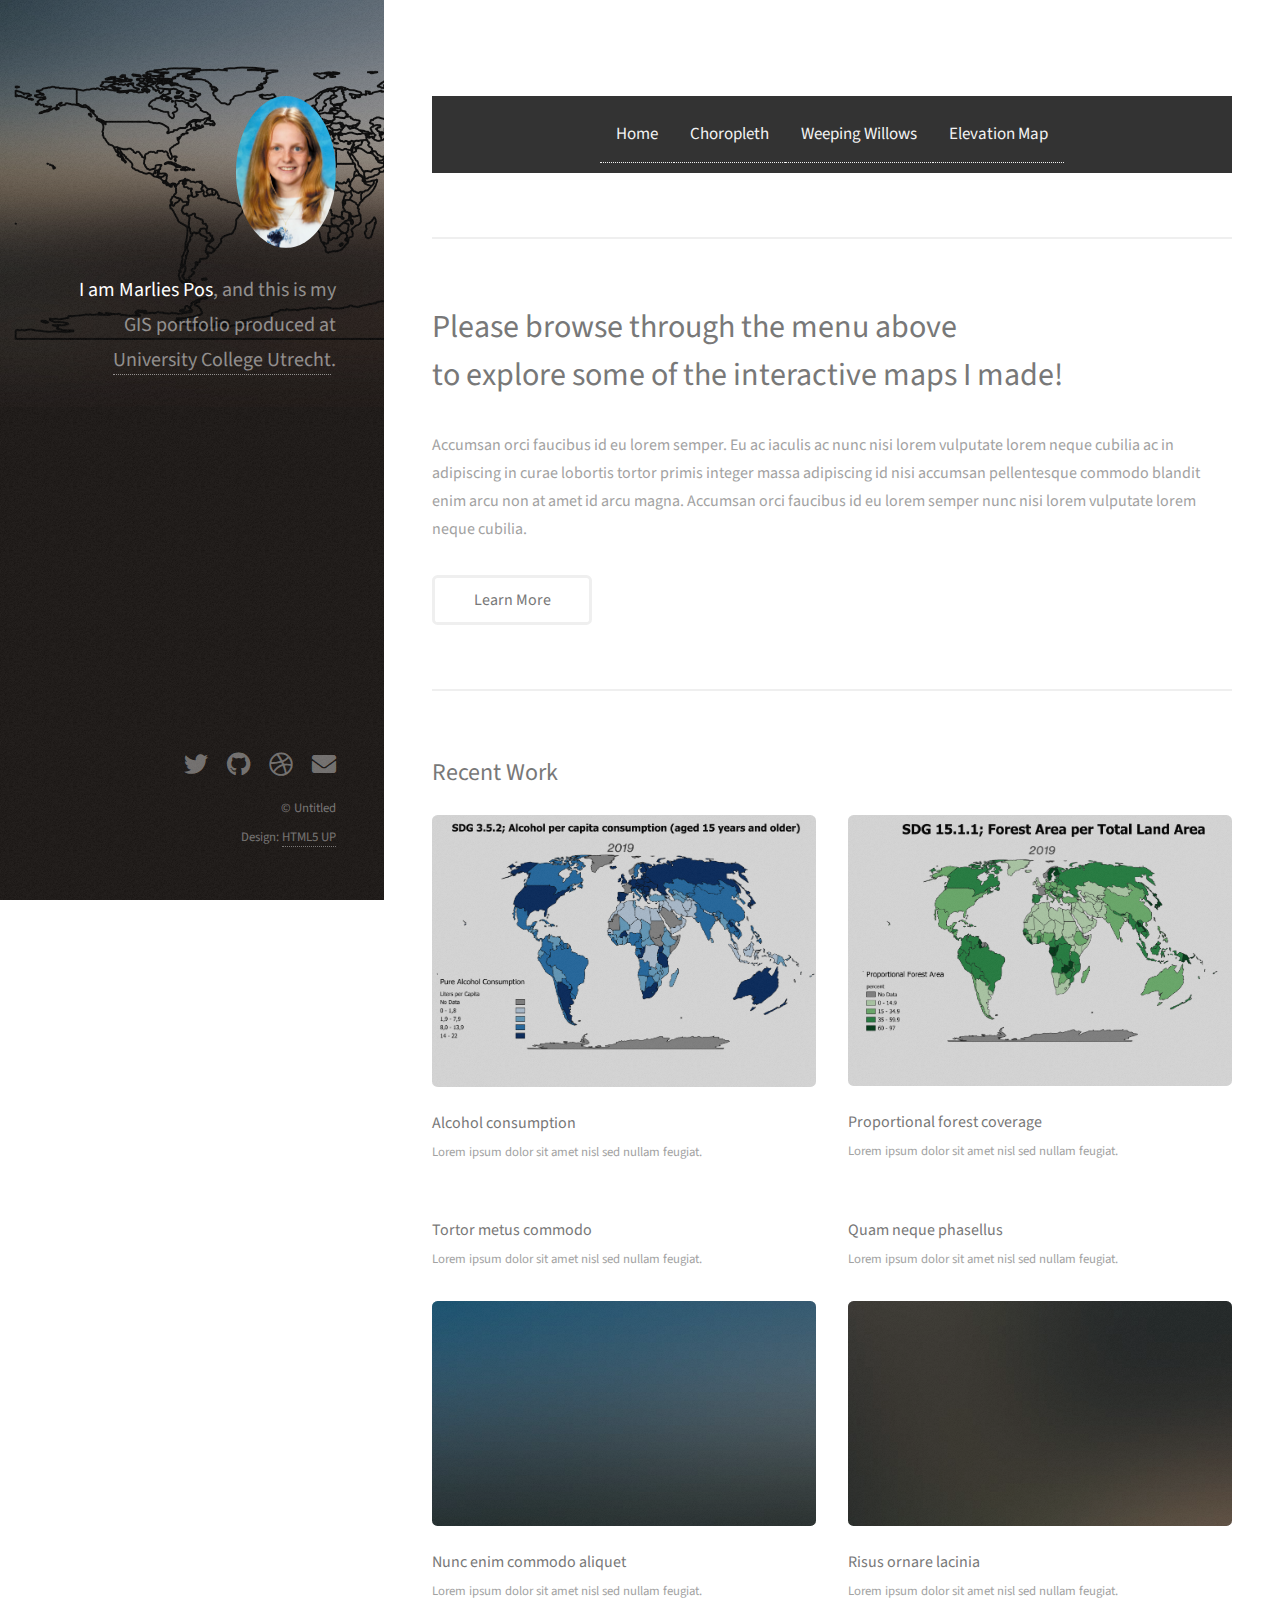
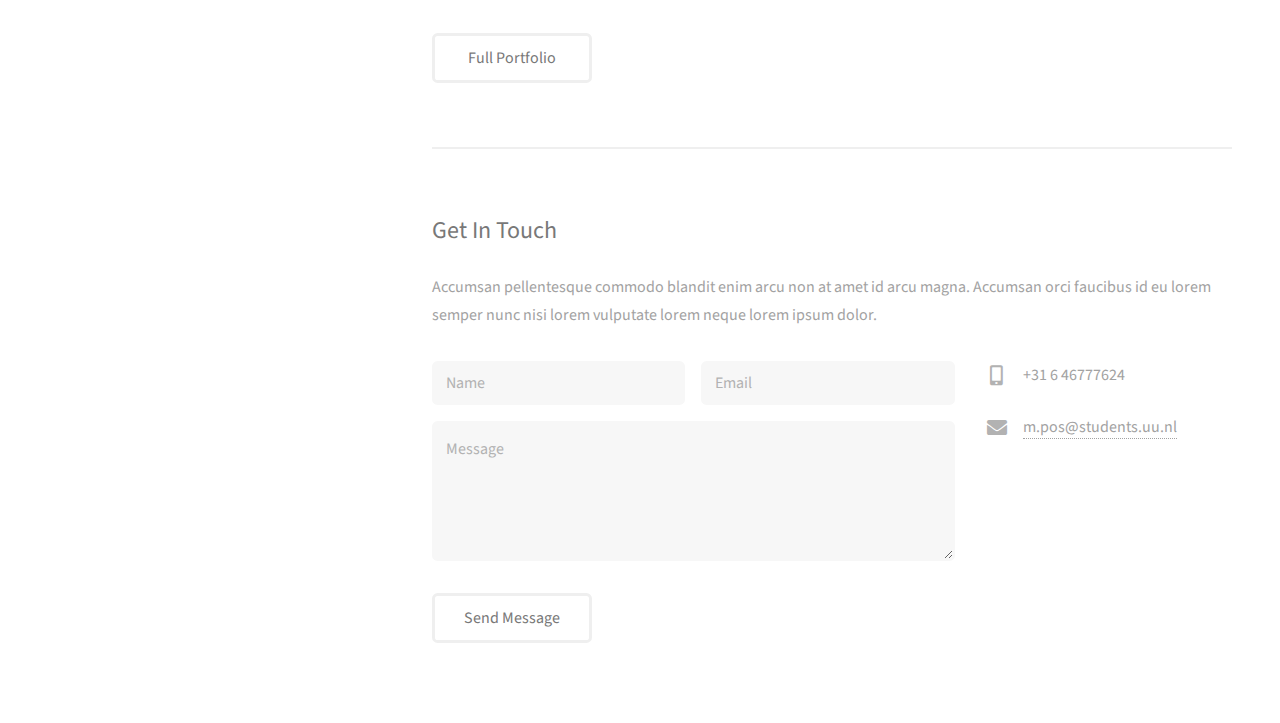
==== index.html @ 7806a345 "commit everything" ====
<!DOCTYPE HTML>
<!--
	Strata by HTML5 UP
	html5up.net | @ajlkn
	Free for personal and commercial use under the CCA 3.0 license (html5up.net/license)
-->
<html>
	<head>
		<title>GIS portfolio</title>
		<meta charset="utf-8" />
		<meta name="viewport" content="width=device-width, initial-scale=1, user-scalable=no" />
		<link rel="stylesheet" href="assets/css/main.css" />
	</head>
	<body class="is-preload">

		<!-- Header -->
			<header id="header">
				<div class="inner">
					<a href="#" class="image avatar"><img src="images/avatar.jpg" alt="" /></a>
					<h1><strong>I am Marlies Pos</strong>, and this is my GIS portfolio <br />
					produced at <a href="https://www.uu.nl/en/organisation/university-college-utrecht">University College Utrecht</a>.</h1>
				</div>
			</header>
		<!-- Main -->
			<div id="main">
				<!-- Menu -->
					<nav id="topnav" class="center-menu">
						<div class="topnav">
							<a href="index.html">Home</a>
							<a href="choropleth.html">Choropleth</a>
							<a href="webpage_willow_trees.html">Weeping Willows</a>
							<a href="elevation_map.html">Elevation Map</a>
						</div>
					</nav>
				<!-- One -->
					<section id="one">
						<header class="major">
							<h2>Please browse through the menu above<br />
							to explore some of the interactive maps I made!</h2>
						</header>
						<p>Accumsan orci faucibus id eu lorem semper. Eu ac iaculis ac nunc nisi lorem vulputate lorem neque cubilia ac in adipiscing in curae lobortis tortor primis integer massa adipiscing id nisi accumsan pellentesque commodo blandit enim arcu non at amet id arcu magna. Accumsan orci faucibus id eu lorem semper nunc nisi lorem vulputate lorem neque cubilia.</p>
						<ul class="actions">
							<li><a href="#" class="button">Learn More</a></li>
						</ul>
					</section>
				<!-- Two -->
					<section id="two">
						<h2>Recent Work</h2>
						<div class="row">
							<article class="col-6 col-12-xsmall work-item">
								<a href="images/fulls/SDG_3_5_2_print.png" class="image fit thumb"><img src="images/thumbs/SDG_3_5_2_print.png" alt="" /></a>
								<h3>Alcohol consumption</h3>
								<p>Lorem ipsum dolor sit amet nisl sed nullam feugiat.</p>
							</article>
							<article class="col-6 col-12-xsmall work-item">
								<a href="images/fulls/SDG_15_1_1_print.png" class="image fit thumb"><img src="images/thumbs/SDG_15_1_1_print.png" alt="" /></a>
								<h3>Proportional forest coverage</h3>
								<p>Lorem ipsum dolor sit amet nisl sed nullam feugiat.</p>
							</article>
							<article class="col-6 col-12-xsmall work-item">
								<a href="images/fulls/REM_final.png" class="image fit thumb"><img src="images/thumbs/REM_final.png" alt="" /></a>
								<h3>Tortor metus commodo</h3>
								<p>Lorem ipsum dolor sit amet nisl sed nullam feugiat.</p>
							</article>
							<article class="col-6 col-12-xsmall work-item">
								<a href="images/fulls/REM_layer_plaatje9.png" class="image fit thumb"><img src="images/thumbs/REM_layer_plaatje9.png" alt="" /></a>
								<h3>Quam neque phasellus</h3>
								<p>Lorem ipsum dolor sit amet nisl sed nullam feugiat.</p>
							</article>
							<article class="col-6 col-12-xsmall work-item">
								<a href="images/fulls/05.jpg" class="image fit thumb"><img src="images/thumbs/05.jpg" alt="" /></a>
								<h3>Nunc enim commodo aliquet</h3>
								<p>Lorem ipsum dolor sit amet nisl sed nullam feugiat.</p>
							</article>
							<article class="col-6 col-12-xsmall work-item">
								<a href="images/fulls/06.jpg" class="image fit thumb"><img src="images/thumbs/06.jpg" alt="" /></a>
								<h3>Risus ornare lacinia</h3>
								<p>Lorem ipsum dolor sit amet nisl sed nullam feugiat.</p>
							</article>
						</div>
						<ul class="actions">
							<li><a href="#" class="button">Full Portfolio</a></li>
						</ul>
					</section>

				<!-- Three -->
					<section id="three">
						<h2>Get In Touch</h2>
						<p>Accumsan pellentesque commodo blandit enim arcu non at amet id arcu magna. Accumsan orci faucibus id eu lorem semper nunc nisi lorem vulputate lorem neque lorem ipsum dolor.</p>
						<div class="row">
							<div class="col-8 col-12-small">
								<form method="post" action="#">
									<div class="row gtr-uniform gtr-50">
										<div class="col-6 col-12-xsmall"><input type="text" name="name" id="name" placeholder="Name" /></div>
										<div class="col-6 col-12-xsmall"><input type="email" name="email" id="email" placeholder="Email" /></div>
										<div class="col-12"><textarea name="message" id="message" placeholder="Message" rows="4"></textarea></div>
									</div>
								</form>
								<ul class="actions">
									<li><input type="submit" value="Send Message" /></li>
								</ul>
							</div>
							<div class="col-4 col-12-small">
								<ul class="labeled-icons">
									<li>
										<h3 class="icon solid fa-mobile-alt"><span class="label">Phone</span></h3>
										+31 6 46777624
									</li>
									<li>
										<h3 class="icon solid fa-envelope"><span class="label">Email</span></h3>
										<a href="#">m.pos@students.uu.nl</a>
									</li>
								</ul>
							</div>
						</div>
					</section>

				<!-- Four -->
				<!--
					<section id="four">
						<h2>Elements</h2>

						<section>
							<h4>Text</h4>
							<p>This is <b>bold</b> and this is <strong>strong</strong>. This is <i>italic</i> and this is <em>emphasized</em>.
							This is <sup>superscript</sup> text and this is <sub>subscript</sub> text.
							This is <u>underlined</u> and this is code: <code>for (;;) { ... }</code>. Finally, <a href="#">this is a link</a>.</p>
							<hr />
							<header>
								<h4>Heading with a Subtitle</h4>
								<p>Lorem ipsum dolor sit amet nullam id egestas urna aliquam</p>
							</header>
							<p>Nunc lacinia ante nunc ac lobortis. Interdum adipiscing gravida odio porttitor sem non mi integer non faucibus ornare mi ut ante amet placerat aliquet. Volutpat eu sed ante lacinia sapien lorem accumsan varius montes viverra nibh in adipiscing blandit tempus accumsan.</p>
							<header>
								<h5>Heading with a Subtitle</h5>
								<p>Lorem ipsum dolor sit amet nullam id egestas urna aliquam</p>
							</header>
							<p>Nunc lacinia ante nunc ac lobortis. Interdum adipiscing gravida odio porttitor sem non mi integer non faucibus ornare mi ut ante amet placerat aliquet. Volutpat eu sed ante lacinia sapien lorem accumsan varius montes viverra nibh in adipiscing blandit tempus accumsan.</p>
							<hr />
							<h2>Heading Level 2</h2>
							<h3>Heading Level 3</h3>
							<h4>Heading Level 4</h4>
							<h5>Heading Level 5</h5>
							<h6>Heading Level 6</h6>
							<hr />
							<h5>Blockquote</h5>
							<blockquote>Fringilla nisl. Donec accumsan interdum nisi, quis tincidunt felis sagittis eget tempus euismod. Vestibulum ante ipsum primis in faucibus vestibulum. Blandit adipiscing eu felis iaculis volutpat ac adipiscing accumsan faucibus. Vestibulum ante ipsum primis in faucibus lorem ipsum dolor sit amet nullam adipiscing eu felis.</blockquote>
							<h5>Preformatted</h5>
							<pre><code>i = 0;

while (!deck.isInOrder()) {
print 'Iteration ' + i;
deck.shuffle();
i++;
}

print 'It took ' + i + ' iterations to sort the deck.';</code></pre>
						</section>

						<section>
							<h4>Lists</h4>
							<div class="row">
								<div class="col-6 col-12-xsmall">
									<h5>Unordered</h5>
									<ul>
										<li>Dolor pulvinar etiam magna etiam.</li>
										<li>Sagittis adipiscing lorem eleifend.</li>
										<li>Felis enim feugiat dolore viverra.</li>
									</ul>
									<h5>Alternate</h5>
									<ul class="alt">
										<li>Dolor pulvinar etiam magna etiam.</li>
										<li>Sagittis adipiscing lorem eleifend.</li>
										<li>Felis enim feugiat dolore viverra.</li>
									</ul>
								</div>
								<div class="col-6 col-12-xsmall">
									<h5>Ordered</h5>
									<ol>
										<li>Dolor pulvinar etiam magna etiam.</li>
										<li>Etiam vel felis at lorem sed viverra.</li>
										<li>Felis enim feugiat dolore viverra.</li>
										<li>Dolor pulvinar etiam magna etiam.</li>
										<li>Etiam vel felis at lorem sed viverra.</li>
										<li>Felis enim feugiat dolore viverra.</li>
									</ol>
									<h5>Icons</h5>
									<ul class="icons">
										<li><a href="#" class="icon brands fa-twitter"><span class="label">Twitter</span></a></li>
										<li><a href="#" class="icon brands fa-facebook-f"><span class="label">Facebook</span></a></li>
										<li><a href="#" class="icon brands fa-instagram"><span class="label">Instagram</span></a></li>
										<li><a href="#" class="icon brands fa-github"><span class="label">Github</span></a></li>
										<li><a href="#" class="icon brands fa-dribbble"><span class="label">Dribbble</span></a></li>
										<li><a href="#" class="icon brands fa-tumblr"><span class="label">Tumblr</span></a></li>
									</ul>
								</div>
							</div>
							<h5>Actions</h5>
							<ul class="actions">
								<li><a href="#" class="button primary">Default</a></li>
								<li><a href="#" class="button">Default</a></li>
							</ul>
							<ul class="actions small">
								<li><a href="#" class="button primary small">Small</a></li>
								<li><a href="#" class="button small">Small</a></li>
							</ul>
							<div class="row">
								<div class="col-6 col-12-small">
									<ul class="actions stacked">
										<li><a href="#" class="button primary">Default</a></li>
										<li><a href="#" class="button">Default</a></li>
									</ul>
								</div>
								<div class="col-6 col-12-small">
									<ul class="actions stacked">
										<li><a href="#" class="button primary small">Small</a></li>
										<li><a href="#" class="button small">Small</a></li>
									</ul>
								</div>
								<div class="col-6 col-12-small">
									<ul class="actions stacked">
										<li><a href="#" class="button primary fit">Default</a></li>
										<li><a href="#" class="button fit">Default</a></li>
									</ul>
								</div>
								<div class="col-6 col-12-small">
									<ul class="actions stacked">
										<li><a href="#" class="button primary small fit">Small</a></li>
										<li><a href="#" class="button small fit">Small</a></li>
									</ul>
								</div>
							</div>
						</section>

						<section>
							<h4>Table</h4>
							<h5>Default</h5>
							<div class="table-wrapper">
								<table>
									<thead>
										<tr>
											<th>Name</th>
											<th>Description</th>
											<th>Price</th>
										</tr>
									</thead>
									<tbody>
										<tr>
											<td>Item One</td>
											<td>Ante turpis integer aliquet porttitor.</td>
											<td>29.99</td>
										</tr>
										<tr>
											<td>Item Two</td>
											<td>Vis ac commodo adipiscing arcu aliquet.</td>
											<td>19.99</td>
										</tr>
										<tr>
											<td>Item Three</td>
											<td> Morbi faucibus arcu accumsan lorem.</td>
											<td>29.99</td>
										</tr>
										<tr>
											<td>Item Four</td>
											<td>Vitae integer tempus condimentum.</td>
											<td>19.99</td>
										</tr>
										<tr>
											<td>Item Five</td>
											<td>Ante turpis integer aliquet porttitor.</td>
											<td>29.99</td>
										</tr>
									</tbody>
									<tfoot>
										<tr>
											<td colspan="2"></td>
											<td>100.00</td>
										</tr>
									</tfoot>
								</table>
							</div>

							<h5>Alternate</h5>
							<div class="table-wrapper">
								<table class="alt">
									<thead>
										<tr>
											<th>Name</th>
											<th>Description</th>
											<th>Price</th>
										</tr>
									</thead>
									<tbody>
										<tr>
											<td>Item One</td>
											<td>Ante turpis integer aliquet porttitor.</td>
											<td>29.99</td>
										</tr>
										<tr>
											<td>Item Two</td>
											<td>Vis ac commodo adipiscing arcu aliquet.</td>
											<td>19.99</td>
										</tr>
										<tr>
											<td>Item Three</td>
											<td> Morbi faucibus arcu accumsan lorem.</td>
											<td>29.99</td>
										</tr>
										<tr>
											<td>Item Four</td>
											<td>Vitae integer tempus condimentum.</td>
											<td>19.99</td>
										</tr>
										<tr>
											<td>Item Five</td>
											<td>Ante turpis integer aliquet porttitor.</td>
											<td>29.99</td>
										</tr>
									</tbody>
									<tfoot>
										<tr>
											<td colspan="2"></td>
											<td>100.00</td>
										</tr>
									</tfoot>
								</table>
							</div>
						</section>

						<section>
							<h4>Buttons</h4>
							<ul class="actions">
								<li><a href="#" class="button primary">Primary</a></li>
								<li><a href="#" class="button">Default</a></li>
							</ul>
							<ul class="actions">
								<li><a href="#" class="button large">Large</a></li>
								<li><a href="#" class="button">Default</a></li>
								<li><a href="#" class="button small">Small</a></li>
							</ul>
							<ul class="actions fit">
								<li><a href="#" class="button primary fit">Fit</a></li>
								<li><a href="#" class="button fit">Fit</a></li>
							</ul>
							<ul class="actions fit small">
								<li><a href="#" class="button primary fit small">Fit + Small</a></li>
								<li><a href="#" class="button fit small">Fit + Small</a></li>
							</ul>
							<ul class="actions">
								<li><a href="#" class="button primary icon solid fa-download">Icon</a></li>
								<li><a href="#" class="button icon solid fa-download">Icon</a></li>
							</ul>
							<ul class="actions">
								<li><span class="button primary disabled">Primary</span></li>
								<li><span class="button disabled">Default</span></li>
							</ul>
						</section>

						<section>
							<h4>Form</h4>
							<form method="post" action="#">
								<div class="row gtr-uniform gtr-50">
									<div class="col-6 col-12-xsmall">
										<input type="text" name="demo-name" id="demo-name" value="" placeholder="Name" />
									</div>
									<div class="col-6 col-12-xsmall">
										<input type="email" name="demo-email" id="demo-email" value="" placeholder="Email" />
									</div>
									<div class="col-12">
										<select name="demo-category" id="demo-category">
											<option value="">- Category -</option>
											<option value="1">Manufacturing</option>
											<option value="1">Shipping</option>
											<option value="1">Administration</option>
											<option value="1">Human Resources</option>
										</select>
									</div>
									<div class="col-4 col-12-small">
										<input type="radio" id="demo-priority-low" name="demo-priority" checked>
										<label for="demo-priority-low">Low Priority</label>
									</div>
									<div class="col-4 col-12-small">
										<input type="radio" id="demo-priority-normal" name="demo-priority">
										<label for="demo-priority-normal">Normal Priority</label>
									</div>
									<div class="col-4 col-12-small">
										<input type="radio" id="demo-priority-high" name="demo-priority">
										<label for="demo-priority-high">High Priority</label>
									</div>
									<div class="col-6 col-12-small">
										<input type="checkbox" id="demo-copy" name="demo-copy">
										<label for="demo-copy">Email me a copy of this message</label>
									</div>
									<div class="col-6 col-12-small">
										<input type="checkbox" id="demo-human" name="demo-human" checked>
										<label for="demo-human">I am a human and not a robot</label>
									</div>
									<div class="col-12">
										<textarea name="demo-message" id="demo-message" placeholder="Enter your message" rows="6"></textarea>
									</div>
									<div class="col-12">
										<ul class="actions">
											<li><input type="submit" value="Send Message" class="primary" /></li>
											<li><input type="reset" value="Reset" /></li>
										</ul>
									</div>
								</div>
							</form>
						</section>

						<section>
							<h4>Image</h4>
							<h5>Fit</h5>
							<div class="box alt">
								<div class="row gtr-50 gtr-uniform">
									<div class="col-12"><span class="image fit"><img src="images/fulls/05.jpg" alt="" /></span></div>
									<div class="col-4"><span class="image fit"><img src="images/thumbs/01.jpg" alt="" /></span></div>
									<div class="col-4"><span class="image fit"><img src="images/thumbs/02.jpg" alt="" /></span></div>
									<div class="col-4"><span class="image fit"><img src="images/thumbs/03.jpg" alt="" /></span></div>
									<div class="col-4"><span class="image fit"><img src="images/thumbs/04.jpg" alt="" /></span></div>
									<div class="col-4"><span class="image fit"><img src="images/thumbs/05.jpg" alt="" /></span></div>
									<div class="col-4"><span class="image fit"><img src="images/thumbs/06.jpg" alt="" /></span></div>
									<div class="col-4"><span class="image fit"><img src="images/thumbs/03.jpg" alt="" /></span></div>
									<div class="col-4"><span class="image fit"><img src="images/thumbs/02.jpg" alt="" /></span></div>
									<div class="col-4"><span class="image fit"><img src="images/thumbs/01.jpg" alt="" /></span></div>
								</div>
							</div>
							<h5>Left &amp; Right</h5>
							<p><span class="image left"><img src="images/avatar.jpg" alt="" /></span>Fringilla nisl. Donec accumsan interdum nisi, quis tincidunt felis sagittis eget. tempus euismod. Vestibulum ante ipsum primis in faucibus vestibulum. Blandit adipiscing eu felis iaculis volutpat ac adipiscing accumsan eu faucibus. Integer ac pellentesque praesent tincidunt felis sagittis eget. tempus euismod. Vestibulum ante ipsum primis in faucibus vestibulum. Blandit adipiscing eu felis iaculis volutpat ac adipiscing accumsan eu faucibus. Integer ac pellentesque praesent. Donec accumsan interdum nisi, quis tincidunt felis sagittis eget. tempus euismod. Vestibulum ante ipsum primis in faucibus vestibulum. Blandit adipiscing eu felis iaculis volutpat ac adipiscing accumsan eu faucibus. Integer ac pellentesque praesent tincidunt felis sagittis eget. tempus euismod. Vestibulum ante ipsum primis in faucibus vestibulum. Blandit adipiscing eu felis iaculis volutpat ac adipiscing accumsan eu faucibus. Integer ac pellentesque praesent.</p>
							<p><span class="image right"><img src="images/avatar.jpg" alt="" /></span>Fringilla nisl. Donec accumsan interdum nisi, quis tincidunt felis sagittis eget. tempus euismod. Vestibulum ante ipsum primis in faucibus vestibulum. Blandit adipiscing eu felis iaculis volutpat ac adipiscing accumsan eu faucibus. Integer ac pellentesque praesent tincidunt felis sagittis eget. tempus euismod. Vestibulum ante ipsum primis in faucibus vestibulum. Blandit adipiscing eu felis iaculis volutpat ac adipiscing accumsan eu faucibus. Integer ac pellentesque praesent. Donec accumsan interdum nisi, quis tincidunt felis sagittis eget. tempus euismod. Vestibulum ante ipsum primis in faucibus vestibulum. Blandit adipiscing eu felis iaculis volutpat ac adipiscing accumsan eu faucibus. Integer ac pellentesque praesent tincidunt felis sagittis eget. tempus euismod. Vestibulum ante ipsum primis in faucibus vestibulum. Blandit adipiscing eu felis iaculis volutpat ac adipiscing accumsan eu faucibus. Integer ac pellentesque praesent.</p>
						</section>

					</section>
				-->

			</div>

		<!-- Footer -->
			<footer id="footer">
				<div class="inner">
					<ul class="icons">
						<li><a href="#" class="icon brands fa-twitter"><span class="label">Twitter</span></a></li>
						<li><a href="#" class="icon brands fa-github"><span class="label">Github</span></a></li>
						<li><a href="#" class="icon brands fa-dribbble"><span class="label">Dribbble</span></a></li>
						<li><a href="#" class="icon solid fa-envelope"><span class="label">Email</span></a></li>
					</ul>
					<ul class="copyright">
						<li>&copy; Untitled</li><li>Design: <a href="http://html5up.net">HTML5 UP</a></li>
					</ul>
				</div>
			</footer>

		<!-- Scripts -->
			<script src="assets/js/jquery.min.js"></script>
			<script src="assets/js/jquery.poptrox.min.js"></script>
			<script src="assets/js/browser.min.js"></script>
			<script src="assets/js/breakpoints.min.js"></script>
			<script src="assets/js/util.js"></script>
			<script src="assets/js/main.js"></script>

	</body>
</html>
---- assets/css/main.css ----
@import url("fontawesome-all.min.css");
@import url("https://fonts.googleapis.com/css?family=Source+Sans+Pro:400,400italic");

/*
	Strata by HTML5 UP
	html5up.net | @ajlkn
	Free for personal and commercial use under the CCA 3.0 license (html5up.net/license)
*/

html, body, div, span, applet, object,
iframe, h1, h2, h3, h4, h5, h6, p, blockquote,
pre, a, abbr, acronym, address, big, cite,
code, del, dfn, em, img, ins, kbd, q, s, samp,
small, strike, strong, sub, sup, tt, var, b,
u, i, center, dl, dt, dd, ol, ul, li, fieldset,
form, label, legend, table, caption, tbody,
tfoot, thead, tr, th, td, article, aside,
canvas, details, embed, figure, figcaption,
footer, header, hgroup, menu, nav, output, ruby,
section, summary, time, mark, audio, video {
	margin: 0;
	padding: 0;
	border: 0;
	font-size: 100%;
	font: inherit;
	vertical-align: baseline;}

article, aside, details, figcaption, figure,
footer, header, hgroup, menu, nav, section {
	display: block;}

body {
	line-height: 1;
}

ol, ul {
	list-style: none;
}

blockquote, q {
	quotes: none;
}

	blockquote:before, blockquote:after, q:before, q:after {
		content: '';
		content: none;
	}

table {
	border-collapse: collapse;
	border-spacing: 0;
}

body {
	-webkit-text-size-adjust: none;
}

mark {
	background-color: transparent;
	color: inherit;
}

input::-moz-focus-inner {
	border: 0;
	padding: 0;
}

input, select, textarea {
	-moz-appearance: none;
	-webkit-appearance: none;
	-ms-appearance: none;
	appearance: none;
}

/* Basic */

	html {
		box-sizing: border-box;
	}

	*, *:before, *:after {
		box-sizing: inherit;
	}

	body {
		background: #fff;
	}

		body.is-preload *, body.is-preload *:before, body.is-preload *:after {
			-moz-animation: none !important;
			-webkit-animation: none !important;
			-ms-animation: none !important;
			animation: none !important;
			-moz-transition: none !important;
			-webkit-transition: none !important;
			-ms-transition: none !important;
			transition: none !important;
		}

	body, input, select, textarea {
		color: #a2a2a2;
		font-family: "Source Sans Pro", Helvetica, sans-serif;
		font-size: 16pt;
		font-weight: 400;
		line-height: 1.75em;
	}

	a {
		-moz-transition: color 0.2s ease-in-out, border-color 0.2s ease-in-out;
		-webkit-transition: color 0.2s ease-in-out, border-color 0.2s ease-in-out;
		-ms-transition: color 0.2s ease-in-out, border-color 0.2s ease-in-out;
		transition: color 0.2s ease-in-out, border-color 0.2s ease-in-out;
		border-bottom: dotted 1px;
		color: #49bf9d;
		text-decoration: none;
	}

		a:hover {
			border-bottom-color: transparent;
			color: #49bf9d !important;
			text-decoration: none;
		}

	strong, b {
		color: #787878;
		font-weight: 400;
	}

	em, i {
		font-style: italic;
	}

	p {
		margin: 0 0 2em 0;
	}

	h1, h2, h3, h4, h5, h6 {
		color: #787878;
		font-weight: 400;
		line-height: 1em;
		margin: 0 0 1em 0;
	}

		h1 a, h2 a, h3 a, h4 a, h5 a, h6 a {
			color: inherit;
			text-decoration: none;
		}

	h1 {
		font-size: 2em;
		line-height: 1.5em;
	}

	h2 {
		font-size: 1.5em;
		line-height: 1.5em;
	}

	h3 {
		font-size: 1.25em;
		line-height: 1.5em;
	}

	h4 {
		font-size: 1.1em;
		line-height: 1.5em;
	}

	h5 {
		font-size: 0.9em;
		line-height: 1.5em;
	}

	h6 {
		font-size: 0.7em;
		line-height: 1.5em;
	}

	sub {
		font-size: 0.8em;
		position: relative;
		top: 0.5em;
	}

	sup {
		font-size: 0.8em;
		position: relative;
		top: -0.5em;
	}

	hr {
		border: 0;
		border-bottom: solid 2px #efefef;
		margin: 2em 0;
	}

		hr.major {
			margin: 3em 0;
		}

	blockquote {
		border-left: solid 6px #efefef;
		font-style: italic;
		margin: 0 0 2em 0;
		padding: 0.5em 0 0.5em 1.5em;
	}

	code {
		background: #f7f7f7;
		border-radius: 0.35em;
		border: solid 2px #efefef;
		font-family: "Courier New", monospace;
		font-size: 0.9em;
		margin: 0 0.25em;
		padding: 0.25em 0.65em;
	}

	pre {
		-webkit-overflow-scrolling: touch;
		font-family: "Courier New", monospace;
		font-size: 0.9em;
		margin: 0 0 2em 0;
	}

		pre code {
			display: block;
			line-height: 1.75em;
			padding: 1em 1.5em;
			overflow-x: auto;
		}

	.align-left {
		text-align: left;
	}

	.align-center {
		text-align: center;
	}

	.align-right {
		text-align: right;
	}

/* Container */

	.container {
		margin: 0 auto;
		max-width: calc(100% - 4em);
		width: 100%;
	}

		.container.xsmall {
			width: 25%;
		}

		.container.small {
			width: 50%;
		}

		.container.medium {
			width: 75%;
		}

		.container.large {
			width: 125%;
		}

		.container.xlarge {
			width: 150%;
		}

		.container.max {
			width: 100%;
		}

		@media screen and (max-width: 980px) {

			.container {
				width: 100% !important;
				max-width: 100% !important;
			}

		}

		@media screen and (max-width: 480px) {

			.container {
				max-width: calc(100% - 3em);
			}

		}

/* Row */

	.row {
		display: flex;
		flex-wrap: wrap;
		box-sizing: border-box;
		align-items: stretch;
	}

		.row > * {
			box-sizing: border-box;
		}

		.row.gtr-uniform > * > :last-child {
			margin-bottom: 0;
		}

		.row.aln-left {
			justify-content: flex-start;
		}

		.row.aln-center {
			justify-content: center;
		}

		.row.aln-right {
			justify-content: flex-end;
		}

		.row.aln-top {
			align-items: flex-start;
		}

		.row.aln-middle {
			align-items: center;
		}

		.row.aln-bottom {
			align-items: flex-end;
		}

		.row > .imp {
			order: -1;
		}

		.row > .col-1 {
			width: 8.33333%;
		}

		.row > .off-1 {
			margin-left: 8.33333%;
		}

		.row > .col-2 {
			width: 16.66667%;
		}

		.row > .off-2 {
			margin-left: 16.66667%;
		}

		.row > .col-3 {
			width: 25%;
		}

		.row > .off-3 {
			margin-left: 25%;
		}

		.row > .col-4 {
			width: 33.33333%;
		}

		.row > .off-4 {
			margin-left: 33.33333%;
		}

		.row > .col-5 {
			width: 41.66667%;
		}

		.row > .off-5 {
			margin-left: 41.66667%;
		}

		.row > .col-6 {
			width: 50%;
		}

		.row > .off-6 {
			margin-left: 50%;
		}

		.row > .col-7 {
			width: 58.33333%;
		}

		.row > .off-7 {
			margin-left: 58.33333%;
		}

		.row > .col-8 {
			width: 66.66667%;
		}

		.row > .off-8 {
			margin-left: 66.66667%;
		}

		.row > .col-9 {
			width: 75%;
		}

		.row > .off-9 {
			margin-left: 75%;
		}

		.row > .col-10 {
			width: 83.33333%;
		}

		.row > .off-10 {
			margin-left: 83.33333%;
		}

		.row > .col-11 {
			width: 91.66667%;
		}

		.row > .off-11 {
			margin-left: 91.66667%;
		}

		.row > .col-12 {
			width: 100%;
		}

		.row > .off-12 {
			margin-left: 100%;
		}

		.row.gtr-0 {
			margin-top: 0;
			margin-left: 0em;
		}

			.row.gtr-0 > * {
				padding: 0 0 0 0em;
			}

			.row.gtr-0.gtr-uniform {
				margin-top: 0em;
			}

				.row.gtr-0.gtr-uniform > * {
					padding-top: 0em;
				}

		.row.gtr-25 {
			margin-top: 0;
			margin-left: -0.625em;
		}

			.row.gtr-25 > * {
				padding: 0 0 0 0.625em;
			}

			.row.gtr-25.gtr-uniform {
				margin-top: -0.625em;
			}

				.row.gtr-25.gtr-uniform > * {
					padding-top: 0.625em;
				}

		.row.gtr-50 {
			margin-top: 0;
			margin-left: -1.25em;
		}

			.row.gtr-50 > * {
				padding: 0 0 0 1.25em;
			}

			.row.gtr-50.gtr-uniform {
				margin-top: -1.25em;
			}

				.row.gtr-50.gtr-uniform > * {
					padding-top: 1.25em;
				}

		.row {
			margin-top: 0;
			margin-left: -2.5em;
		}

			.row > * {
				padding: 0 0 0 2.5em;
			}

			.row.gtr-uniform {
				margin-top: -2.5em;
			}

				.row.gtr-uniform > * {
					padding-top: 2.5em;
				}

		.row.gtr-150 {
			margin-top: 0;
			margin-left: -3.75em;
		}

			.row.gtr-150 > * {
				padding: 0 0 0 3.75em;
			}

			.row.gtr-150.gtr-uniform {
				margin-top: -3.75em;
			}

				.row.gtr-150.gtr-uniform > * {
					padding-top: 3.75em;
				}

		.row.gtr-200 {
			margin-top: 0;
			margin-left: -5em;
		}

			.row.gtr-200 > * {
				padding: 0 0 0 5em;
			}

			.row.gtr-200.gtr-uniform {
				margin-top: -5em;
			}

				.row.gtr-200.gtr-uniform > * {
					padding-top: 5em;
				}

		@media screen and (max-width: 1800px) {

			.row {
				display: flex;
				flex-wrap: wrap;
				box-sizing: border-box;
				align-items: stretch;
			}

				.row > * {
					box-sizing: border-box;
				}

				.row.gtr-uniform > * > :last-child {
					margin-bottom: 0;
				}

				.row.aln-left {
					justify-content: flex-start;
				}

				.row.aln-center {
					justify-content: center;
				}

				.row.aln-right {
					justify-content: flex-end;
				}

				.row.aln-top {
					align-items: flex-start;
				}

				.row.aln-middle {
					align-items: center;
				}

				.row.aln-bottom {
					align-items: flex-end;
				}

				.row > .imp-xlarge {
					order: -1;
				}

				.row > .col-1-xlarge {
					width: 8.33333%;
				}

				.row > .off-1-xlarge {
					margin-left: 8.33333%;
				}

				.row > .col-2-xlarge {
					width: 16.66667%;
				}

				.row > .off-2-xlarge {
					margin-left: 16.66667%;
				}

				.row > .col-3-xlarge {
					width: 25%;
				}

				.row > .off-3-xlarge {
					margin-left: 25%;
				}

				.row > .col-4-xlarge {
					width: 33.33333%;
				}

				.row > .off-4-xlarge {
					margin-left: 33.33333%;
				}

				.row > .col-5-xlarge {
					width: 41.66667%;
				}

				.row > .off-5-xlarge {
					margin-left: 41.66667%;
				}

				.row > .col-6-xlarge {
					width: 50%;
				}

				.row > .off-6-xlarge {
					margin-left: 50%;
				}

				.row > .col-7-xlarge {
					width: 58.33333%;
				}

				.row > .off-7-xlarge {
					margin-left: 58.33333%;
				}

				.row > .col-8-xlarge {
					width: 66.66667%;
				}

				.row > .off-8-xlarge {
					margin-left: 66.66667%;
				}

				.row > .col-9-xlarge {
					width: 75%;
				}

				.row > .off-9-xlarge {
					margin-left: 75%;
				}

				.row > .col-10-xlarge {
					width: 83.33333%;
				}

				.row > .off-10-xlarge {
					margin-left: 83.33333%;
				}

				.row > .col-11-xlarge {
					width: 91.66667%;
				}

				.row > .off-11-xlarge {
					margin-left: 91.66667%;
				}

				.row > .col-12-xlarge {
					width: 100%;
				}

				.row > .off-12-xlarge {
					margin-left: 100%;
				}

				.row.gtr-0 {
					margin-top: 0;
					margin-left: 0em;
				}

					.row.gtr-0 > * {
						padding: 0 0 0 0em;
					}

					.row.gtr-0.gtr-uniform {
						margin-top: 0em;
					}

						.row.gtr-0.gtr-uniform > * {
							padding-top: 0em;
						}

				.row.gtr-25 {
					margin-top: 0;
					margin-left: -0.625em;
				}

					.row.gtr-25 > * {
						padding: 0 0 0 0.625em;
					}

					.row.gtr-25.gtr-uniform {
						margin-top: -0.625em;
					}

						.row.gtr-25.gtr-uniform > * {
							padding-top: 0.625em;
						}

				.row.gtr-50 {
					margin-top: 0;
					margin-left: -1.25em;
				}

					.row.gtr-50 > * {
						padding: 0 0 0 1.25em;
					}

					.row.gtr-50.gtr-uniform {
						margin-top: -1.25em;
					}

						.row.gtr-50.gtr-uniform > * {
							padding-top: 1.25em;
						}

				.row {
					margin-top: 0;
					margin-left: -2.5em;
				}

					.row > * {
						padding: 0 0 0 2.5em;
					}

					.row.gtr-uniform {
						margin-top: -2.5em;
					}

						.row.gtr-uniform > * {
							padding-top: 2.5em;
						}

				.row.gtr-150 {
					margin-top: 0;
					margin-left: -3.75em;
				}

					.row.gtr-150 > * {
						padding: 0 0 0 3.75em;
					}

					.row.gtr-150.gtr-uniform {
						margin-top: -3.75em;
					}

						.row.gtr-150.gtr-uniform > * {
							padding-top: 3.75em;
						}

				.row.gtr-200 {
					margin-top: 0;
					margin-left: -5em;
				}

					.row.gtr-200 > * {
						padding: 0 0 0 5em;
					}

					.row.gtr-200.gtr-uniform {
						margin-top: -5em;
					}

						.row.gtr-200.gtr-uniform > * {
							padding-top: 5em;
						}

		}

		@media screen and (max-width: 1280px) {

			.row {
				display: flex;
				flex-wrap: wrap;
				box-sizing: border-box;
				align-items: stretch;
			}

				.row > * {
					box-sizing: border-box;
				}

				.row.gtr-uniform > * > :last-child {
					margin-bottom: 0;
				}

				.row.aln-left {
					justify-content: flex-start;
				}

				.row.aln-center {
					justify-content: center;
				}

				.row.aln-right {
					justify-content: flex-end;
				}

				.row.aln-top {
					align-items: flex-start;
				}

				.row.aln-middle {
					align-items: center;
				}

				.row.aln-bottom {
					align-items: flex-end;
				}

				.row > .imp-large {
					order: -1;
				}

				.row > .col-1-large {
					width: 8.33333%;
				}

				.row > .off-1-large {
					margin-left: 8.33333%;
				}

				.row > .col-2-large {
					width: 16.66667%;
				}

				.row > .off-2-large {
					margin-left: 16.66667%;
				}

				.row > .col-3-large {
					width: 25%;
				}

				.row > .off-3-large {
					margin-left: 25%;
				}

				.row > .col-4-large {
					width: 33.33333%;
				}

				.row > .off-4-large {
					margin-left: 33.33333%;
				}

				.row > .col-5-large {
					width: 41.66667%;
				}

				.row > .off-5-large {
					margin-left: 41.66667%;
				}

				.row > .col-6-large {
					width: 50%;
				}

				.row > .off-6-large {
					margin-left: 50%;
				}

				.row > .col-7-large {
					width: 58.33333%;
				}

				.row > .off-7-large {
					margin-left: 58.33333%;
				}

				.row > .col-8-large {
					width: 66.66667%;
				}

				.row > .off-8-large {
					margin-left: 66.66667%;
				}

				.row > .col-9-large {
					width: 75%;
				}

				.row > .off-9-large {
					margin-left: 75%;
				}

				.row > .col-10-large {
					width: 83.33333%;
				}

				.row > .off-10-large {
					margin-left: 83.33333%;
				}

				.row > .col-11-large {
					width: 91.66667%;
				}

				.row > .off-11-large {
					margin-left: 91.66667%;
				}

				.row > .col-12-large {
					width: 100%;
				}

				.row > .off-12-large {
					margin-left: 100%;
				}

				.row.gtr-0 {
					margin-top: 0;
					margin-left: 0em;
				}

					.row.gtr-0 > * {
						padding: 0 0 0 0em;
					}

					.row.gtr-0.gtr-uniform {
						margin-top: 0em;
					}

						.row.gtr-0.gtr-uniform > * {
							padding-top: 0em;
						}

				.row.gtr-25 {
					margin-top: 0;
					margin-left: -0.5em;
				}

					.row.gtr-25 > * {
						padding: 0 0 0 0.5em;
					}

					.row.gtr-25.gtr-uniform {
						margin-top: -0.5em;
					}

						.row.gtr-25.gtr-uniform > * {
							padding-top: 0.5em;
						}

				.row.gtr-50 {
					margin-top: 0;
					margin-left: -1em;
				}

					.row.gtr-50 > * {
						padding: 0 0 0 1em;
					}

					.row.gtr-50.gtr-uniform {
						margin-top: -1em;
					}

						.row.gtr-50.gtr-uniform > * {
							padding-top: 1em;
						}

				.row {
					margin-top: 0;
					margin-left: -2em;
				}

					.row > * {
						padding: 0 0 0 2em;
					}

					.row.gtr-uniform {
						margin-top: -2em;
					}

						.row.gtr-uniform > * {
							padding-top: 2em;
						}

				.row.gtr-150 {
					margin-top: 0;
					margin-left: -3em;
				}

					.row.gtr-150 > * {
						padding: 0 0 0 3em;
					}

					.row.gtr-150.gtr-uniform {
						margin-top: -3em;
					}

						.row.gtr-150.gtr-uniform > * {
							padding-top: 3em;
						}

				.row.gtr-200 {
					margin-top: 0;
					margin-left: -4em;
				}

					.row.gtr-200 > * {
						padding: 0 0 0 4em;
					}

					.row.gtr-200.gtr-uniform {
						margin-top: -4em;
					}

						.row.gtr-200.gtr-uniform > * {
							padding-top: 4em;
						}

		}

		@media screen and (max-width: 980px) {

			.row {
				display: flex;
				flex-wrap: wrap;
				box-sizing: border-box;
				align-items: stretch;
			}

				.row > * {
					box-sizing: border-box;
				}

				.row.gtr-uniform > * > :last-child {
					margin-bottom: 0;
				}

				.row.aln-left {
					justify-content: flex-start;
				}

				.row.aln-center {
					justify-content: center;
				}

				.row.aln-right {
					justify-content: flex-end;
				}

				.row.aln-top {
					align-items: flex-start;
				}

				.row.aln-middle {
					align-items: center;
				}

				.row.aln-bottom {
					align-items: flex-end;
				}

				.row > .imp-medium {
					order: -1;
				}

				.row > .col-1-medium {
					width: 8.33333%;
				}

				.row > .off-1-medium {
					margin-left: 8.33333%;
				}

				.row > .col-2-medium {
					width: 16.66667%;
				}

				.row > .off-2-medium {
					margin-left: 16.66667%;
				}

				.row > .col-3-medium {
					width: 25%;
				}

				.row > .off-3-medium {
					margin-left: 25%;
				}

				.row > .col-4-medium {
					width: 33.33333%;
				}

				.row > .off-4-medium {
					margin-left: 33.33333%;
				}

				.row > .col-5-medium {
					width: 41.66667%;
				}

				.row > .off-5-medium {
					margin-left: 41.66667%;
				}

				.row > .col-6-medium {
					width: 50%;
				}

				.row > .off-6-medium {
					margin-left: 50%;
				}

				.row > .col-7-medium {
					width: 58.33333%;
				}

				.row > .off-7-medium {
					margin-left: 58.33333%;
				}

				.row > .col-8-medium {
					width: 66.66667%;
				}

				.row > .off-8-medium {
					margin-left: 66.66667%;
				}

				.row > .col-9-medium {
					width: 75%;
				}

				.row > .off-9-medium {
					margin-left: 75%;
				}

				.row > .col-10-medium {
					width: 83.33333%;
				}

				.row > .off-10-medium {
					margin-left: 83.33333%;
				}

				.row > .col-11-medium {
					width: 91.66667%;
				}

				.row > .off-11-medium {
					margin-left: 91.66667%;
				}

				.row > .col-12-medium {
					width: 100%;
				}

				.row > .off-12-medium {
					margin-left: 100%;
				}

				.row.gtr-0 {
					margin-top: 0;
					margin-left: 0em;
				}

					.row.gtr-0 > * {
						padding: 0 0 0 0em;
					}

					.row.gtr-0.gtr-uniform {
						margin-top: 0em;
					}

						.row.gtr-0.gtr-uniform > * {
							padding-top: 0em;
						}

				.row.gtr-25 {
					margin-top: 0;
					margin-left: -0.5em;
				}

					.row.gtr-25 > * {
						padding: 0 0 0 0.5em;
					}

					.row.gtr-25.gtr-uniform {
						margin-top: -0.5em;
					}

						.row.gtr-25.gtr-uniform > * {
							padding-top: 0.5em;
						}

				.row.gtr-50 {
					margin-top: 0;
					margin-left: -1em;
				}

					.row.gtr-50 > * {
						padding: 0 0 0 1em;
					}

					.row.gtr-50.gtr-uniform {
						margin-top: -1em;
					}

						.row.gtr-50.gtr-uniform > * {
							padding-top: 1em;
						}

				.row {
					margin-top: 0;
					margin-left: -2em;
				}

					.row > * {
						padding: 0 0 0 2em;
					}

					.row.gtr-uniform {
						margin-top: -2em;
					}

						.row.gtr-uniform > * {
							padding-top: 2em;
						}

				.row.gtr-150 {
					margin-top: 0;
					margin-left: -3em;
				}

					.row.gtr-150 > * {
						padding: 0 0 0 3em;
					}

					.row.gtr-150.gtr-uniform {
						margin-top: -3em;
					}

						.row.gtr-150.gtr-uniform > * {
							padding-top: 3em;
						}

				.row.gtr-200 {
					margin-top: 0;
					margin-left: -4em;
				}

					.row.gtr-200 > * {
						padding: 0 0 0 4em;
					}

					.row.gtr-200.gtr-uniform {
						margin-top: -4em;
					}

						.row.gtr-200.gtr-uniform > * {
							padding-top: 4em;
						}

		}

		@media screen and (max-width: 736px) {

			.row {
				display: flex;
				flex-wrap: wrap;
				box-sizing: border-box;
				align-items: stretch;
			}

				.row > * {
					box-sizing: border-box;
				}

				.row.gtr-uniform > * > :last-child {
					margin-bottom: 0;
				}

				.row.aln-left {
					justify-content: flex-start;
				}

				.row.aln-center {
					justify-content: center;
				}

				.row.aln-right {
					justify-content: flex-end;
				}

				.row.aln-top {
					align-items: flex-start;
				}

				.row.aln-middle {
					align-items: center;
				}

				.row.aln-bottom {
					align-items: flex-end;
				}

				.row > .imp-small {
					order: -1;
				}

				.row > .col-1-small {
					width: 8.33333%;
				}

				.row > .off-1-small {
					margin-left: 8.33333%;
				}

				.row > .col-2-small {
					width: 16.66667%;
				}

				.row > .off-2-small {
					margin-left: 16.66667%;
				}

				.row > .col-3-small {
					width: 25%;
				}

				.row > .off-3-small {
					margin-left: 25%;
				}

				.row > .col-4-small {
					width: 33.33333%;
				}

				.row > .off-4-small {
					margin-left: 33.33333%;
				}

				.row > .col-5-small {
					width: 41.66667%;
				}

				.row > .off-5-small {
					margin-left: 41.66667%;
				}

				.row > .col-6-small {
					width: 50%;
				}

				.row > .off-6-small {
					margin-left: 50%;
				}

				.row > .col-7-small {
					width: 58.33333%;
				}

				.row > .off-7-small {
					margin-left: 58.33333%;
				}

				.row > .col-8-small {
					width: 66.66667%;
				}

				.row > .off-8-small {
					margin-left: 66.66667%;
				}

				.row > .col-9-small {
					width: 75%;
				}

				.row > .off-9-small {
					margin-left: 75%;
				}

				.row > .col-10-small {
					width: 83.33333%;
				}

				.row > .off-10-small {
					margin-left: 83.33333%;
				}

				.row > .col-11-small {
					width: 91.66667%;
				}

				.row > .off-11-small {
					margin-left: 91.66667%;
				}

				.row > .col-12-small {
					width: 100%;
				}

				.row > .off-12-small {
					margin-left: 100%;
				}

				.row.gtr-0 {
					margin-top: 0;
					margin-left: 0em;
				}

					.row.gtr-0 > * {
						padding: 0 0 0 0em;
					}

					.row.gtr-0.gtr-uniform {
						margin-top: 0em;
					}

						.row.gtr-0.gtr-uniform > * {
							padding-top: 0em;
						}

				.row.gtr-25 {
					margin-top: 0;
					margin-left: -0.375em;
				}

					.row.gtr-25 > * {
						padding: 0 0 0 0.375em;
					}

					.row.gtr-25.gtr-uniform {
						margin-top: -0.375em;
					}

						.row.gtr-25.gtr-uniform > * {
							padding-top: 0.375em;
						}

				.row.gtr-50 {
					margin-top: 0;
					margin-left: -0.75em;
				}

					.row.gtr-50 > * {
						padding: 0 0 0 0.75em;
					}

					.row.gtr-50.gtr-uniform {
						margin-top: -0.75em;
					}

						.row.gtr-50.gtr-uniform > * {
							padding-top: 0.75em;
						}

				.row {
					margin-top: 0;
					margin-left: -1.5em;
				}

					.row > * {
						padding: 0 0 0 1.5em;
					}

					.row.gtr-uniform {
						margin-top: -1.5em;
					}

						.row.gtr-uniform > * {
							padding-top: 1.5em;
						}

				.row.gtr-150 {
					margin-top: 0;
					margin-left: -2.25em;
				}

					.row.gtr-150 > * {
						padding: 0 0 0 2.25em;
					}

					.row.gtr-150.gtr-uniform {
						margin-top: -2.25em;
					}

						.row.gtr-150.gtr-uniform > * {
							padding-top: 2.25em;
						}

				.row.gtr-200 {
					margin-top: 0;
					margin-left: -3em;
				}

					.row.gtr-200 > * {
						padding: 0 0 0 3em;
					}

					.row.gtr-200.gtr-uniform {
						margin-top: -3em;
					}

						.row.gtr-200.gtr-uniform > * {
							padding-top: 3em;
						}

		}

		@media screen and (max-width: 480px) {

			.row {
				display: flex;
				flex-wrap: wrap;
				box-sizing: border-box;
				align-items: stretch;
			}

				.row > * {
					box-sizing: border-box;
				}

				.row.gtr-uniform > * > :last-child {
					margin-bottom: 0;
				}

				.row.aln-left {
					justify-content: flex-start;
				}

				.row.aln-center {
					justify-content: center;
				}

				.row.aln-right {
					justify-content: flex-end;
				}

				.row.aln-top {
					align-items: flex-start;
				}

				.row.aln-middle {
					align-items: center;
				}

				.row.aln-bottom {
					align-items: flex-end;
				}

				.row > .imp-xsmall {
					order: -1;
				}

				.row > .col-1-xsmall {
					width: 8.33333%;
				}

				.row > .off-1-xsmall {
					margin-left: 8.33333%;
				}

				.row > .col-2-xsmall {
					width: 16.66667%;
				}

				.row > .off-2-xsmall {
					margin-left: 16.66667%;
				}

				.row > .col-3-xsmall {
					width: 25%;
				}

				.row > .off-3-xsmall {
					margin-left: 25%;
				}

				.row > .col-4-xsmall {
					width: 33.33333%;
				}

				.row > .off-4-xsmall {
					margin-left: 33.33333%;
				}

				.row > .col-5-xsmall {
					width: 41.66667%;
				}

				.row > .off-5-xsmall {
					margin-left: 41.66667%;
				}

				.row > .col-6-xsmall {
					width: 50%;
				}

				.row > .off-6-xsmall {
					margin-left: 50%;
				}

				.row > .col-7-xsmall {
					width: 58.33333%;
				}

				.row > .off-7-xsmall {
					margin-left: 58.33333%;
				}

				.row > .col-8-xsmall {
					width: 66.66667%;
				}

				.row > .off-8-xsmall {
					margin-left: 66.66667%;
				}

				.row > .col-9-xsmall {
					width: 75%;
				}

				.row > .off-9-xsmall {
					margin-left: 75%;
				}

				.row > .col-10-xsmall {
					width: 83.33333%;
				}

				.row > .off-10-xsmall {
					margin-left: 83.33333%;
				}

				.row > .col-11-xsmall {
					width: 91.66667%;
				}

				.row > .off-11-xsmall {
					margin-left: 91.66667%;
				}

				.row > .col-12-xsmall {
					width: 100%;
				}

				.row > .off-12-xsmall {
					margin-left: 100%;
				}

				.row.gtr-0 {
					margin-top: 0;
					margin-left: 0em;
				}

					.row.gtr-0 > * {
						padding: 0 0 0 0em;
					}

					.row.gtr-0.gtr-uniform {
						margin-top: 0em;
					}

						.row.gtr-0.gtr-uniform > * {
							padding-top: 0em;
						}

				.row.gtr-25 {
					margin-top: 0;
					margin-left: -0.375em;
				}

					.row.gtr-25 > * {
						padding: 0 0 0 0.375em;
					}

					.row.gtr-25.gtr-uniform {
						margin-top: -0.375em;
					}

						.row.gtr-25.gtr-uniform > * {
							padding-top: 0.375em;
						}

				.row.gtr-50 {
					margin-top: 0;
					margin-left: -0.75em;
				}

					.row.gtr-50 > * {
						padding: 0 0 0 0.75em;
					}

					.row.gtr-50.gtr-uniform {
						margin-top: -0.75em;
					}

						.row.gtr-50.gtr-uniform > * {
							padding-top: 0.75em;
						}

				.row {
					margin-top: 0;
					margin-left: -1.5em;
				}

					.row > * {
						padding: 0 0 0 1.5em;
					}

					.row.gtr-uniform {
						margin-top: -1.5em;
					}

						.row.gtr-uniform > * {
							padding-top: 1.5em;
						}

				.row.gtr-150 {
					margin-top: 0;
					margin-left: -2.25em;
				}

					.row.gtr-150 > * {
						padding: 0 0 0 2.25em;
					}

					.row.gtr-150.gtr-uniform {
						margin-top: -2.25em;
					}

						.row.gtr-150.gtr-uniform > * {
							padding-top: 2.25em;
						}

				.row.gtr-200 {
					margin-top: 0;
					margin-left: -3em;
				}

					.row.gtr-200 > * {
						padding: 0 0 0 3em;
					}

					.row.gtr-200.gtr-uniform {
						margin-top: -3em;
					}

						.row.gtr-200.gtr-uniform > * {
							padding-top: 3em;
						}

		}


/* Pas de sectiehoogte aan */
#topnav {
  margin: 0;
  padding: 0px 0; /* Pas de padding naar wens aan */
}

/*stijl voor menu poging 2*/

/* Stijl voor het menu in het midden */
.center-menu .topnav {
  background-color: #333;
  overflow: hidden;
  display: flex;
  justify-content: center;
  align-items: center;
  padding: 10px 0;
}

/* Stijl voor het menu rechts */
.right-menu .topnav {
  background-color: #333;
  overflow: hidden;
  position: absolute;
  right: 0;
  top: 0;
  padding: 10px 0;
}

/* Style the links inside the navigation bar */
.topnav a {
  float: left;
  color: #f2f2f2;
  text-align: center;
  padding: 14px 16px;
  text-decoration: none;
  font-size: 17px;
}

/* Change the color of links on hover */
.topnav a:hover {
  background-color: #ddd;
  color: black;
}

/* Add a color to the active/current link */
.topnav a.active {
  background-color: #04AA6D;
  color: white;
}

/* Section/Article */

	section.special, article.special {
		text-align: center;
	}

	header p {
		color: #b2b2b2;
		position: relative;
		margin: 0 0 1.5em 0;
	}

	header h2 + p {
		font-size: 1.25em;
		margin-top: -1em;
		line-height: 1.5em;
	}

	header h3 + p {
		font-size: 1.1em;
		margin-top: -0.8em;
		line-height: 1.5em;
	}

	header h4 + p,
	header h5 + p,
	header h6 + p {
		font-size: 0.9em;
		margin-top: -0.6em;
		line-height: 1.5em;
	}

	header.major h2 {
		font-size: 2em;
	}

/* Form */

	form {
		margin: 0 0 2em 0;
	}

	label {
		color: #787878;
		display: block;
		font-size: 0.9em;
		font-weight: 400;
		margin: 0 0 1em 0;
	}

	input[type="text"],
	input[type="password"],
	input[type="email"],
	select,
	textarea {
		-moz-appearance: none;
		-webkit-appearance: none;
		-ms-appearance: none;
		appearance: none;
		background: #f7f7f7;
		border-radius: 0.35em;
		border: solid 2px transparent;
		color: inherit;
		display: block;
		outline: 0;
		padding: 0 0.75em;
		text-decoration: none;
		width: 100%;
	}

		input[type="text"]:invalid,
		input[type="password"]:invalid,
		input[type="email"]:invalid,
		select:invalid,
		textarea:invalid {
			box-shadow: none;
		}

		input[type="text"]:focus,
		input[type="password"]:focus,
		input[type="email"]:focus,
		select:focus,
		textarea:focus {
			border-color: #49bf9d;
		}

	select {
		background-image: url("data:image/svg+xml;charset=utf8,%3Csvg xmlns='http://www.w3.org/2000/svg' width='40' height='40' preserveAspectRatio='none' viewBox='0 0 40 40'%3E%3Cpath d='M9.4,12.3l10.4,10.4l10.4-10.4c0.2-0.2,0.5-0.4,0.9-0.4c0.3,0,0.6,0.1,0.9,0.4l3.3,3.3c0.2,0.2,0.4,0.5,0.4,0.9 c0,0.4-0.1,0.6-0.4,0.9L20.7,31.9c-0.2,0.2-0.5,0.4-0.9,0.4c-0.3,0-0.6-0.1-0.9-0.4L4.3,17.3c-0.2-0.2-0.4-0.5-0.4-0.9 c0-0.4,0.1-0.6,0.4-0.9l3.3-3.3c0.2-0.2,0.5-0.4,0.9-0.4S9.1,12.1,9.4,12.3z' fill='%23dfdfdf' /%3E%3C/svg%3E");
		background-size: 1.25rem;
		background-repeat: no-repeat;
		background-position: calc(100% - 1rem) center;
		height: 2.75em;
		padding-right: 2.75em;
		text-overflow: ellipsis;
	}

		select option {
			color: #787878;
			background: #fff;
		}

		select:focus::-ms-value {
			background-color: transparent;
		}

		select::-ms-expand {
			display: none;
		}

	input[type="text"],
	input[type="password"],
	input[type="email"],
	select {
		height: 2.75em;
	}

	textarea {
		padding: 0.75em;
	}

	input[type="checkbox"],
	input[type="radio"] {
		-moz-appearance: none;
		-webkit-appearance: none;
		-ms-appearance: none;
		appearance: none;
		display: block;
		float: left;
		margin-right: -2em;
		opacity: 0;
		width: 1em;
		z-index: -1;
	}

		input[type="checkbox"] + label,
		input[type="radio"] + label {
			text-decoration: none;
			color: #a2a2a2;
			cursor: pointer;
			display: inline-block;
			font-size: 1em;
			font-weight: 400;
			padding-left: 2.4em;
			padding-right: 0.75em;
			position: relative;
		}

			input[type="checkbox"] + label:before,
			input[type="radio"] + label:before {
				-moz-osx-font-smoothing: grayscale;
				-webkit-font-smoothing: antialiased;
				display: inline-block;
				font-style: normal;
				font-variant: normal;
				text-rendering: auto;
				line-height: 1;
				text-transform: none !important;
				font-family: 'Font Awesome 5 Free';
				font-weight: 900;
			}

			input[type="checkbox"] + label:before,
			input[type="radio"] + label:before {
				background: #f7f7f7;
				border-radius: 0.35em;
				border: solid 2px transparent;
				content: '';
				display: inline-block;
				font-size: 0.8em;
				height: 2.0625em;
				left: 0;
				line-height: 1.85625em;
				position: absolute;
				text-align: center;
				top: 0;
				width: 2.0625em;
			}

		input[type="checkbox"]:checked + label:before,
		input[type="radio"]:checked + label:before {
			background: #787878;
			border-color: #787878;
			color: #fff;
			content: '\f00c';
		}

		input[type="checkbox"]:focus + label:before,
		input[type="radio"]:focus + label:before {
			border-color: #49bf9d;
		}

	input[type="checkbox"] + label:before {
		border-radius: 0.35em;
	}

	input[type="radio"] + label:before {
		border-radius: 100%;
	}

	::-webkit-input-placeholder {
		color: #b2b2b2 !important;
		opacity: 1.0;
	}

	:-moz-placeholder {
		color: #b2b2b2 !important;
		opacity: 1.0;
	}

	::-moz-placeholder {
		color: #b2b2b2 !important;
		opacity: 1.0;
	}

	:-ms-input-placeholder {
		color: #b2b2b2 !important;
		opacity: 1.0;
	}

/* Box */

	.box {
		border-radius: 0.35em;
		border: solid 2px #efefef;
		margin-bottom: 2em;
		padding: 1.5em;
	}

		.box > :last-child,
		.box > :last-child > :last-child,
		.box > :last-child > :last-child > :last-child {
			margin-bottom: 0;
		}

		.box.alt {
			border: 0;
			border-radius: 0;
			padding: 0;
		}

/* Icon */

	.icon {
		text-decoration: none;
		border-bottom: none;
		position: relative;
	}

		.icon:before {
			-moz-osx-font-smoothing: grayscale;
			-webkit-font-smoothing: antialiased;
			display: inline-block;
			font-style: normal;
			font-variant: normal;
			text-rendering: auto;
			line-height: 1;
			text-transform: none !important;
			font-family: 'Font Awesome 5 Free';
			font-weight: 400;
		}

		.icon > .label {
			display: none;
		}

		.icon:before {
			line-height: inherit;
		}

		.icon.solid:before {
			font-weight: 900;
		}

		.icon.brands:before {
			font-family: 'Font Awesome 5 Brands';
		}

/* Image */

	.image {
		border-radius: 0.35em;
		border: 0;
		display: inline-block;
		position: relative;
	}

		.image:before {
			-moz-transition: opacity 0.2s ease-in-out;
			-webkit-transition: opacity 0.2s ease-in-out;
			-ms-transition: opacity 0.2s ease-in-out;
			transition: opacity 0.2s ease-in-out;
			background: url("images/overlay.png");
			border-radius: 0.35em;
			content: '';
			display: block;
			height: 100%;
			left: 0;
			opacity: 0.5;
			position: absolute;
			top: 0;
			width: 100%;
		}

		.image.thumb {
			text-align: center;
		}

			.image.thumb:after {
				-moz-transition: opacity 0.2s ease-in-out;
				-webkit-transition: opacity 0.2s ease-in-out;
				-ms-transition: opacity 0.2s ease-in-out;
				transition: opacity 0.2s ease-in-out;
				border-radius: 0.35em;
				border: solid 3px rgba(255, 255, 255, 0.5);
				color: #fff;
				content: 'View';
				display: inline-block;
				font-size: 0.8em;
				font-weight: 400;
				left: 50%;
				line-height: 2.25em;
				margin: -1.25em 0 0 -3em;
				opacity: 0;
				padding: 0 1.5em;
				position: absolute;
				text-align: center;
				text-decoration: none;
				top: 50%;
				white-space: nowrap;
			}

			.image.thumb:hover:after {
				opacity: 1.0;
			}

			.image.thumb:hover:before {
				background: url("images/overlay.png"), url("images/overlay.png");
				opacity: 1.0;
			}

		.image img {
			border-radius: 0.35em;
			display: block;
		}

		.image.left {
			float: left;
			margin: 0 1.5em 1em 0;
			top: 0.25em;
		}

		.image.right {
			float: right;
			margin: 0 0 1em 1.5em;
			top: 0.25em;
		}

		.image.left, .image.right {
			max-width: 40%;
		}

			.image.left img, .image.right img {
				width: 100%;
			}

		.image.fit {
			display: block;
			margin: 0 0 2em 0;
			width: 100%;
		}

			.image.fit img {
				width: 100%;
			}

		.image.avatar {
			border-radius: 100%;
		}

			.image.avatar:before {
				display: none;
			}

			.image.avatar img {
				border-radius: 100%;
				width: 100%;
			}

/* List */

	ol {
		list-style: decimal;
		margin: 0 0 2em 0;
		padding-left: 1.25em;
	}

		ol li {
			padding-left: 0.25em;
		}

	ul {
		list-style: disc;
		margin: 0 0 2em 0;
		padding-left: 1em;
	}

		ul li {
			padding-left: 0.5em;
		}

		ul.alt {
			list-style: none;
			padding-left: 0;
		}

			ul.alt li {
				border-top: solid 2px #efefef;
				padding: 0.5em 0;
			}

				ul.alt li:first-child {
					border-top: 0;
					padding-top: 0;
				}

	dl {
		margin: 0 0 2em 0;
	}

/* Icons */

	ul.icons {
		cursor: default;
		list-style: none;
		padding-left: 0;
	}

		ul.icons li {
			display: inline-block;
			padding: 0 1em 0 0;
		}

			ul.icons li:last-child {
				padding-right: 0;
			}

			ul.icons li .icon:before {
				font-size: 1.5em;
			}

/* Labeled Icons */

	ul.labeled-icons {
		list-style: none;
		padding: 0;
	}

		ul.labeled-icons li {
			line-height: 1.75em;
			margin: 1.5em 0 0 0;
			padding-left: 2.25em;
			position: relative;
		}

			ul.labeled-icons li:first-child {
				margin-top: 0;
			}

			ul.labeled-icons li a {
				color: inherit;
			}

			ul.labeled-icons li h3 {
				color: #b2b2b2;
				left: 0;
				position: absolute;
				text-align: center;
				top: 0;
				width: 1em;
			}

/* Actions */

	ul.actions {
		display: -moz-flex;
		display: -webkit-flex;
		display: -ms-flex;
		display: flex;
		cursor: default;
		list-style: none;
		margin-left: -1em;
		padding-left: 0;
	}

		ul.actions li {
			padding: 0 0 0 1em;
			vertical-align: middle;
		}

		ul.actions.special {
			-moz-justify-content: center;
			-webkit-justify-content: center;
			-ms-justify-content: center;
			justify-content: center;
			width: 100%;
			margin-left: 0;
		}

			ul.actions.special li:first-child {
				padding-left: 0;
			}

		ul.actions.stacked {
			-moz-flex-direction: column;
			-webkit-flex-direction: column;
			-ms-flex-direction: column;
			flex-direction: column;
			margin-left: 0;
		}

			ul.actions.stacked li {
				padding: 1.3em 0 0 0;
			}

				ul.actions.stacked li:first-child {
					padding-top: 0;
				}

		ul.actions.fit {
			width: calc(100% + 1em);
		}

			ul.actions.fit li {
				-moz-flex-grow: 1;
				-webkit-flex-grow: 1;
				-ms-flex-grow: 1;
				flex-grow: 1;
				-moz-flex-shrink: 1;
				-webkit-flex-shrink: 1;
				-ms-flex-shrink: 1;
				flex-shrink: 1;
				width: 100%;
			}

				ul.actions.fit li > * {
					width: 100%;
				}

			ul.actions.fit.stacked {
				width: 100%;
			}

		@media screen and (max-width: 480px) {

			ul.actions:not(.fixed) {
				-moz-flex-direction: column;
				-webkit-flex-direction: column;
				-ms-flex-direction: column;
				flex-direction: column;
				margin-left: 0;
				width: 100% !important;
			}

				ul.actions:not(.fixed) li {
					-moz-flex-grow: 1;
					-webkit-flex-grow: 1;
					-ms-flex-grow: 1;
					flex-grow: 1;
					-moz-flex-shrink: 1;
					-webkit-flex-shrink: 1;
					-ms-flex-shrink: 1;
					flex-shrink: 1;
					padding: 1em 0 0 0;
					text-align: center;
					width: 100%;
				}

					ul.actions:not(.fixed) li > * {
						width: 100%;
					}

					ul.actions:not(.fixed) li:first-child {
						padding-top: 0;
					}

					ul.actions:not(.fixed) li input[type="submit"],
					ul.actions:not(.fixed) li input[type="reset"],
					ul.actions:not(.fixed) li input[type="button"],
					ul.actions:not(.fixed) li button,
					ul.actions:not(.fixed) li .button {
						width: 100%;
					}

						ul.actions:not(.fixed) li input[type="submit"].icon:before,
						ul.actions:not(.fixed) li input[type="reset"].icon:before,
						ul.actions:not(.fixed) li input[type="button"].icon:before,
						ul.actions:not(.fixed) li button.icon:before,
						ul.actions:not(.fixed) li .button.icon:before {
							margin-left: -0.5em;
						}

		}

/* Table */

	.table-wrapper {
		-webkit-overflow-scrolling: touch;
		overflow-x: auto;
	}

	table {
		margin: 0 0 2em 0;
		width: 100%;
	}

		table tbody tr {
			border: solid 1px #efefef;
			border-left: 0;
			border-right: 0;
		}

			table tbody tr:nth-child(2n + 1) {
				background-color: #f7f7f7;
			}

		table td {
			padding: 0.75em 0.75em;
		}

		table th {
			color: #787878;
			font-size: 0.9em;
			font-weight: 400;
			padding: 0 0.75em 0.75em 0.75em;
			text-align: left;
		}

		table thead {
			border-bottom: solid 2px #efefef;
		}

		table tfoot {
			border-top: solid 2px #efefef;
		}

		table.alt {
			border-collapse: separate;
		}

			table.alt tbody tr td {
				border: solid 2px #efefef;
				border-left-width: 0;
				border-top-width: 0;
			}

				table.alt tbody tr td:first-child {
					border-left-width: 2px;
				}

			table.alt tbody tr:first-child td {
				border-top-width: 2px;
			}

			table.alt thead {
				border-bottom: 0;
			}

			table.alt tfoot {
				border-top: 0;
			}

/* Button */

	input[type="submit"],
	input[type="reset"],
	input[type="button"],
	.button {
		-moz-appearance: none;
		-webkit-appearance: none;
		-ms-appearance: none;
		appearance: none;
		-moz-transition: background-color 0.2s ease-in-out, color 0.2s ease-in-out, border-color 0.2s ease-in-out;
		-webkit-transition: background-color 0.2s ease-in-out, color 0.2s ease-in-out, border-color 0.2s ease-in-out;
		-ms-transition: background-color 0.2s ease-in-out, color 0.2s ease-in-out, border-color 0.2s ease-in-out;
		transition: background-color 0.2s ease-in-out, color 0.2s ease-in-out, border-color 0.2s ease-in-out;
		background-color: transparent;
		border-radius: 0.35em;
		border: solid 3px #efefef;
		color: #787878 !important;
		cursor: pointer;
		display: inline-block;
		font-weight: 400;
		height: 3.15em;
		height: calc(2.75em + 6px);
		line-height: 2.75em;
		min-width: 10em;
		padding: 0 1.5em;
		text-align: center;
		text-decoration: none;
		white-space: nowrap;
	}

		input[type="submit"]:hover,
		input[type="reset"]:hover,
		input[type="button"]:hover,
		.button:hover {
			border-color: #49bf9d;
			color: #49bf9d !important;
		}

		input[type="submit"]:active,
		input[type="reset"]:active,
		input[type="button"]:active,
		.button:active {
			background-color: rgba(73, 191, 157, 0.1);
			border-color: #49bf9d;
			color: #49bf9d !important;
		}

		input[type="submit"].icon,
		input[type="reset"].icon,
		input[type="button"].icon,
		.button.icon {
			padding-left: 1.35em;
		}

			input[type="submit"].icon:before,
			input[type="reset"].icon:before,
			input[type="button"].icon:before,
			.button.icon:before {
				margin-right: 0.5em;
			}

		input[type="submit"].fit,
		input[type="reset"].fit,
		input[type="button"].fit,
		.button.fit {
			min-width: 0;
			width: 100%;
		}

		input[type="submit"].small,
		input[type="reset"].small,
		input[type="button"].small,
		.button.small {
			font-size: 0.8em;
		}

		input[type="submit"].large,
		input[type="reset"].large,
		input[type="button"].large,
		.button.large {
			font-size: 1.35em;
		}

		input[type="submit"].primary,
		input[type="reset"].primary,
		input[type="button"].primary,
		.button.primary {
			background-color: #49bf9d;
			border-color: #49bf9d;
			color: #ffffff !important;
		}

			input[type="submit"].primary:hover,
			input[type="reset"].primary:hover,
			input[type="button"].primary:hover,
			.button.primary:hover {
				background-color: #5cc6a7;
				border-color: #5cc6a7;
			}

			input[type="submit"].primary:active,
			input[type="reset"].primary:active,
			input[type="button"].primary:active,
			.button.primary:active {
				background-color: #3eb08f;
				border-color: #3eb08f;
			}

		input[type="submit"].disabled, input[type="submit"]:disabled,
		input[type="reset"].disabled,
		input[type="reset"]:disabled,
		input[type="button"].disabled,
		input[type="button"]:disabled,
		.button.disabled,
		.button:disabled {
			background-color: #e7e7e7 !important;
			border-color: #e7e7e7 !important;
			color: #b2b2b2 !important;
			cursor: default;
		}

/* Work Item */

	.work-item {
		margin: 0 0 2em 0;
	}

		.work-item .image {
			margin: 0 0 1.5em 0;
		}

		.work-item h3 {
			font-size: 1em;
			margin: 0 0 0.5em 0;
		}

		.work-item p {
			font-size: 0.8em;
			line-height: 1.5em;
			margin: 0;
		}

/* Header */

	#header {
		display: -moz-flex;
		display: -webkit-flex;
		display: -ms-flex;
		display: flex;
		-moz-flex-direction: column;
		-webkit-flex-direction: column;
		-ms-flex-direction: column;
		flex-direction: column;
		-moz-align-items: -moz-flex-end;
		-webkit-align-items: -webkit-flex-end;
		-ms-align-items: -ms-flex-end;
		align-items: flex-end;
		-moz-justify-content: space-between;
		-webkit-justify-content: space-between;
		-ms-justify-content: space-between;
		justify-content: space-between;
		background-color: #1f1815;
		background-attachment: scroll,								scroll;
		background-image: url("images/overlay.png"), url("../../images/website_background.png");
		background-position: top left,							top left;
		background-repeat: repeat,								no-repeat;
		background-size: auto,								150%;
		color: rgba(255, 255, 255, 0.5);
		height: 100%;
		left: 0;
		padding: 8em 4em;
		position: fixed;
		text-align: right;
		top: 0;
		width: 35%;
	}

		#header > * {
			-moz-flex-shrink: 0;
			-webkit-flex-shrink: 0;
			-ms-flex-shrink: 0;
			flex-shrink: 0;
			width: 100%;
		}

		#header > .inner {
			-moz-flex-grow: 1;
			-webkit-flex-grow: 1;
			-ms-flex-grow: 1;
			flex-grow: 1;
			margin: 0 0 2em 0;
		}

		#header strong, #header b {
			color: #ffffff;
		}

		#header h2, #header h3, #header h4, #header h5, #header h6 {
			color: #ffffff;
		}

		#header h1 {
			color: rgba(255, 255, 255, 0.5);
			font-size: 1.35em;
			line-height: 1.75em;
			margin: 0;
		}

		#header .image.avatar {
			margin: 0 0 1em 0;
			width: 6.25em;
		}

/* Footer */

	#footer .icons {
		margin: 1em 0 0 0;
	}

		#footer .icons a {
			color: rgba(255, 255, 255, 0.4);
		}

	#footer .copyright {
		color: rgba(255, 255, 255, 0.4);
		font-size: 0.8em;
		list-style: none;
		margin: 1em 0 0 0;
		padding: 0;
	}

		#footer .copyright li {
			border-left: solid 1px rgba(255, 255, 255, 0.25);
			display: inline-block;
			line-height: 1em;
			margin-left: 0.75em;
			padding-left: 0.75em;
		}

			#footer .copyright li:first-child {
				border-left: 0;
				margin-left: 0;
				padding-left: 0;
			}

			#footer .copyright li a {
				color: inherit;
			}

/* Main */

	#main {
		margin-left: 35%;
		max-width: 54em;
		padding: 8em 4em 4em 4em;
		width: calc(100% - 35%);
	}

		#main > section {
			border-top: solid 2px #efefef;
			margin: 4em 0 0 0;
			padding: 4em 0 0 0;
		}

			#main > section:first-child {
				border-top: 0;
				margin-top: 0;
				padding-top: 0;
			}

/* Poptrox */

	@-moz-keyframes spin {
		0% {
			-moz-transform: rotate(0deg);
			-webkit-transform: rotate(0deg);
			-ms-transform: rotate(0deg);
			transform: rotate(0deg);
		}

		100% {
			-moz-transform: rotate(360deg);
			-webkit-transform: rotate(360deg);
			-ms-transform: rotate(360deg);
			transform: rotate(360deg);
		}
	}

	@-webkit-keyframes spin {
		0% {
			-moz-transform: rotate(0deg);
			-webkit-transform: rotate(0deg);
			-ms-transform: rotate(0deg);
			transform: rotate(0deg);
		}

		100% {
			-moz-transform: rotate(360deg);
			-webkit-transform: rotate(360deg);
			-ms-transform: rotate(360deg);
			transform: rotate(360deg);
		}
	}

	@-ms-keyframes spin {
		0% {
			-moz-transform: rotate(0deg);
			-webkit-transform: rotate(0deg);
			-ms-transform: rotate(0deg);
			transform: rotate(0deg);
		}

		100% {
			-moz-transform: rotate(360deg);
			-webkit-transform: rotate(360deg);
			-ms-transform: rotate(360deg);
			transform: rotate(360deg);
		}
	}

	@keyframes spin {
		0% {
			-moz-transform: rotate(0deg);
			-webkit-transform: rotate(0deg);
			-ms-transform: rotate(0deg);
			transform: rotate(0deg);
		}

		100% {
			-moz-transform: rotate(360deg);
			-webkit-transform: rotate(360deg);
			-ms-transform: rotate(360deg);
			transform: rotate(360deg);
		}
	}

	.poptrox-popup {
		-moz-box-sizing: content-box;
		-webkit-box-sizing: content-box;
		-ms-box-sizing: content-box;
		box-sizing: content-box;
		-webkit-tap-highlight-color: rgba(255, 255, 255, 0);
		background: #fff;
		border-radius: 0.35em;
		box-shadow: 0 0.1em 0.15em 0 rgba(0, 0, 0, 0.15);
		overflow: hidden;
		padding-bottom: 3em;
	}

		.poptrox-popup .loader {
			text-decoration: none;
			-moz-animation: spin 1s linear infinite;
			-webkit-animation: spin 1s linear infinite;
			-ms-animation: spin 1s linear infinite;
			animation: spin 1s linear infinite;
			font-size: 1.5em;
			height: 1em;
			left: 50%;
			line-height: 1em;
			margin: -0.5em 0 0 -0.5em;
			position: absolute;
			top: 50%;
			width: 1em;
		}

			.poptrox-popup .loader:before {
				-moz-osx-font-smoothing: grayscale;
				-webkit-font-smoothing: antialiased;
				display: inline-block;
				font-style: normal;
				font-variant: normal;
				text-rendering: auto;
				line-height: 1;
				text-transform: none !important;
				font-family: 'Font Awesome 5 Free';
				font-weight: 900;
			}

			.poptrox-popup .loader:before {
				content: '\f1ce';
			}

		.poptrox-popup .caption {
			background: #fff;
			bottom: 0;
			cursor: default;
			font-size: 0.9em;
			height: 3em;
			left: 0;
			line-height: 2.8em;
			position: absolute;
			text-align: center;
			width: 100%;
			z-index: 1;
		}

		.poptrox-popup .nav-next,
		.poptrox-popup .nav-previous {
			text-decoration: none;
			-moz-transition: opacity 0.2s ease-in-out;
			-webkit-transition: opacity 0.2s ease-in-out;
			-ms-transition: opacity 0.2s ease-in-out;
			transition: opacity 0.2s ease-in-out;
			-webkit-tap-highlight-color: rgba(255, 255, 255, 0);
			background: rgba(0, 0, 0, 0.01);
			cursor: pointer;
			height: 100%;
			opacity: 0;
			position: absolute;
			top: 0;
			width: 50%;
			color: #808080;
		}

			.poptrox-popup .nav-next:before,
			.poptrox-popup .nav-previous:before {
				-moz-osx-font-smoothing: grayscale;
				-webkit-font-smoothing: antialiased;
				display: inline-block;
				font-style: normal;
				font-variant: normal;
				text-rendering: auto;
				line-height: 1;
				text-transform: none !important;
				font-family: 'Font Awesome 5 Free';
				font-weight: 900;
			}

			.poptrox-popup .nav-next:before,
			.poptrox-popup .nav-previous:before {
				color: #808080;
				font-size: 2.5em;
				height: 1em;
				line-height: 1em;
				margin-top: -0.75em;
				position: absolute;
				text-align: center;
				top: 50%;
				width: 1.5em;
			}

		.poptrox-popup .nav-next {
			right: 0;
		}

			.poptrox-popup .nav-next:before {
				content: '\f105';
				right: 0;
			}

		.poptrox-popup .nav-previous {
			left: 0;
		}

			.poptrox-popup .nav-previous:before {
				content: '\f104';
				left: 0;
			}

		.poptrox-popup .closer {
			text-decoration: none;
			-moz-transition: opacity 0.2s ease-in-out;
			-webkit-transition: opacity 0.2s ease-in-out;
			-ms-transition: opacity 0.2s ease-in-out;
			transition: opacity 0.2s ease-in-out;
			-webkit-tap-highlight-color: rgba(255, 255, 255, 0);
			color: ;
			height: 4em;
			line-height: 4em;
			opacity: 0;
			position: absolute;
			right: 0;
			text-align: center;
			top: 0;
			width: 4em;
			z-index: 2;
		}

			.poptrox-popup .closer:before {
				-moz-osx-font-smoothing: grayscale;
				-webkit-font-smoothing: antialiased;
				display: inline-block;
				font-style: normal;
				font-variant: normal;
				text-rendering: auto;
				line-height: 1;
				text-transform: none !important;
				font-family: 'Font Awesome 5 Free';
				font-weight: 900;
			}

			.poptrox-popup .closer:before {
				-moz-box-sizing: content-box;
				-webkit-box-sizing: content-box;
				-ms-box-sizing: content-box;
				box-sizing: content-box;
				border-radius: 100%;
				border: solid 3px rgba(128, 128, 128, 0.5);
				content: '\f00d';
				display: block;
				font-size: 1em;
				height: 1.75em;
				left: 50%;
				line-height: 1.75em;
				margin: -0.875em 0 0 -0.875em;
				position: absolute;
				top: 50%;
				width: 1.75em;
			}

		.poptrox-popup:hover .nav-next,
		.poptrox-popup:hover .nav-previous {
			color: #808080; /* Set the arrow color to grey */
		}

			.poptrox-popup:hover .nav-next:hover,
			.poptrox-popup:hover .nav-previous:hover {
				opacity: 1.0;
				color: #808080;
			}

		.poptrox-popup:hover .closer {
			opacity: 0.5;
		}

			.poptrox-popup:hover .closer:hover {
				opacity: 1.0;
			}

/* Touch */

	body.is-touch .image.thumb:before {
		opacity: 0.5 !important;
	}

	body.is-touch .image.thumb:after {
		display: none !important;
	}

	body.is-touch #header {
		background-attachment: scroll;
		background-size: auto, cover;
	}

	body.is-touch .poptrox-popup .nav-next,
	body.is-touch .poptrox-popup .nav-previous,
	body.is-touch .poptrox-popup .closer {
		opacity: 1.0 !important;
		color: #808080;
	}

/* XLarge */

	@media screen and (max-width: 1800px) {

		/* Basic */

			body, input, select, textarea {
				font-size: 12pt;
			}

	}

/* Large */

	@media screen and (max-width: 1280px) {

		/* Header */

			#header {
				padding: 6em 3em 3em 3em;
				width: 30%;
			}

				#header h1 {
					font-size: 1.25em;
				}

					#header h1 br {
						display: none;
					}

				#header > .inner {
					margin-bottom: 0;
				}

		/* Footer */

			#footer .copyright li {
				border-left-width: 0;
				display: block;
				line-height: 2.25em;
				margin-left: 0;
				padding-left: 0;
			}

		/* Main */

			#main {
				margin-left: 30%;
				max-width: none;
				padding: 6em 3em 3em 3em;
				width: calc(100% - 30%);
			}

	}

/* Medium */

	@media screen and (max-width: 980px) {

		/* Basic */

			h1 br, h2 br, h3 br, h4 br, h5 br, h6 br {
				display: none;
			}

		/* List */

			ul.icons li .icon {
				font-size: 1.25em;
			}

		/* Header */

			#header {
				background-attachment: scroll;
				background-position: top left, center center;
				background-size: auto,		cover;
				left: auto;
				padding: 6em 4em;
				position: relative;
				text-align: center;
				top: auto;
				width: 100%;
				display: block;
			}

				#header h1 {
					font-size: 1.75em;
				}

					#header h1 br {
						display: inline;
					}

		/* Footer */

			#footer {
				background-attachment: scroll;
				background-color: #1f1815;
				background-image: url("images/overlay.png"), url("../../images/website_background.png");
				background-position: top left,						bottom center;
				background-repeat: repeat,							no-repeat;
				background-size: auto,							cover;
				bottom: auto;
				left: auto;
				padding: 4em 4em 6em 4em;
				position: relative;
				text-align: center;
				width: 100%;
			}

				#footer .icons {
					margin: 0 0 1em 0;
				}

				#footer .copyright {
					margin: 0 0 1em 0;
				}

					#footer .copyright li {
						border-left-width: 1px;
						display: inline-block;
						line-height: 1em;
						margin-left: 0.75em;
						padding-left: 0.75em;
					}

		/* Main */

			#main {
				margin: 0;
				padding: 6em 4em;
				width: 100%;
			}

	}

/* Small */

	@media screen and (max-width: 736px) {

		/* Basic */

			h1 {
				font-size: 1.5em;
			}

			h2 {
				font-size: 1.2em;
			}

			h3 {
				font-size: 1em;
			}

		/* Section/Article */

			section.special, article.special {
				text-align: center;
			}

			header.major h2 {
				font-size: 1.35em;
			}

		/* List */

			ul.labeled-icons li {
				padding-left: 2em;
			}

				ul.labeled-icons li h3 {
					line-height: 1.75em;
				}

		/* Header */

			#header {
				padding: 2.25em 1.5em;
			}

				#header h1 {
					font-size: 1.35em;
				}

		/* Footer */

			#footer {
				padding: 2.25em 1.5em;
			}

		/* Main */

			#main {
				padding: 2.25em 1.5em 0.25em 1.5em;
			}

				#main > section {
					margin: 2.25em 0 0 0;
					padding: 2.25em 0 0 0;
				}

		/* Poptrox */

			.poptrox-popup {
				border-radius: 0;
			}

				.poptrox-popup .nav-next:before,
				.poptrox-popup .nav-previous:before {
					margin-top: -1em;
				}

	}

/* XSmall */

	@media screen and (max-width: 480px) {

		/* Header */

			#header {
				padding: 4.5em 1.5em;
			}

				#header h1 br {
					display: none;
				}

		/* Footer */

			#footer .copyright li {
				border-left-width: 0;
				display: block;
				line-height: 2.25em;
				margin-left: 0;
				padding-left: 0;
			}

	}
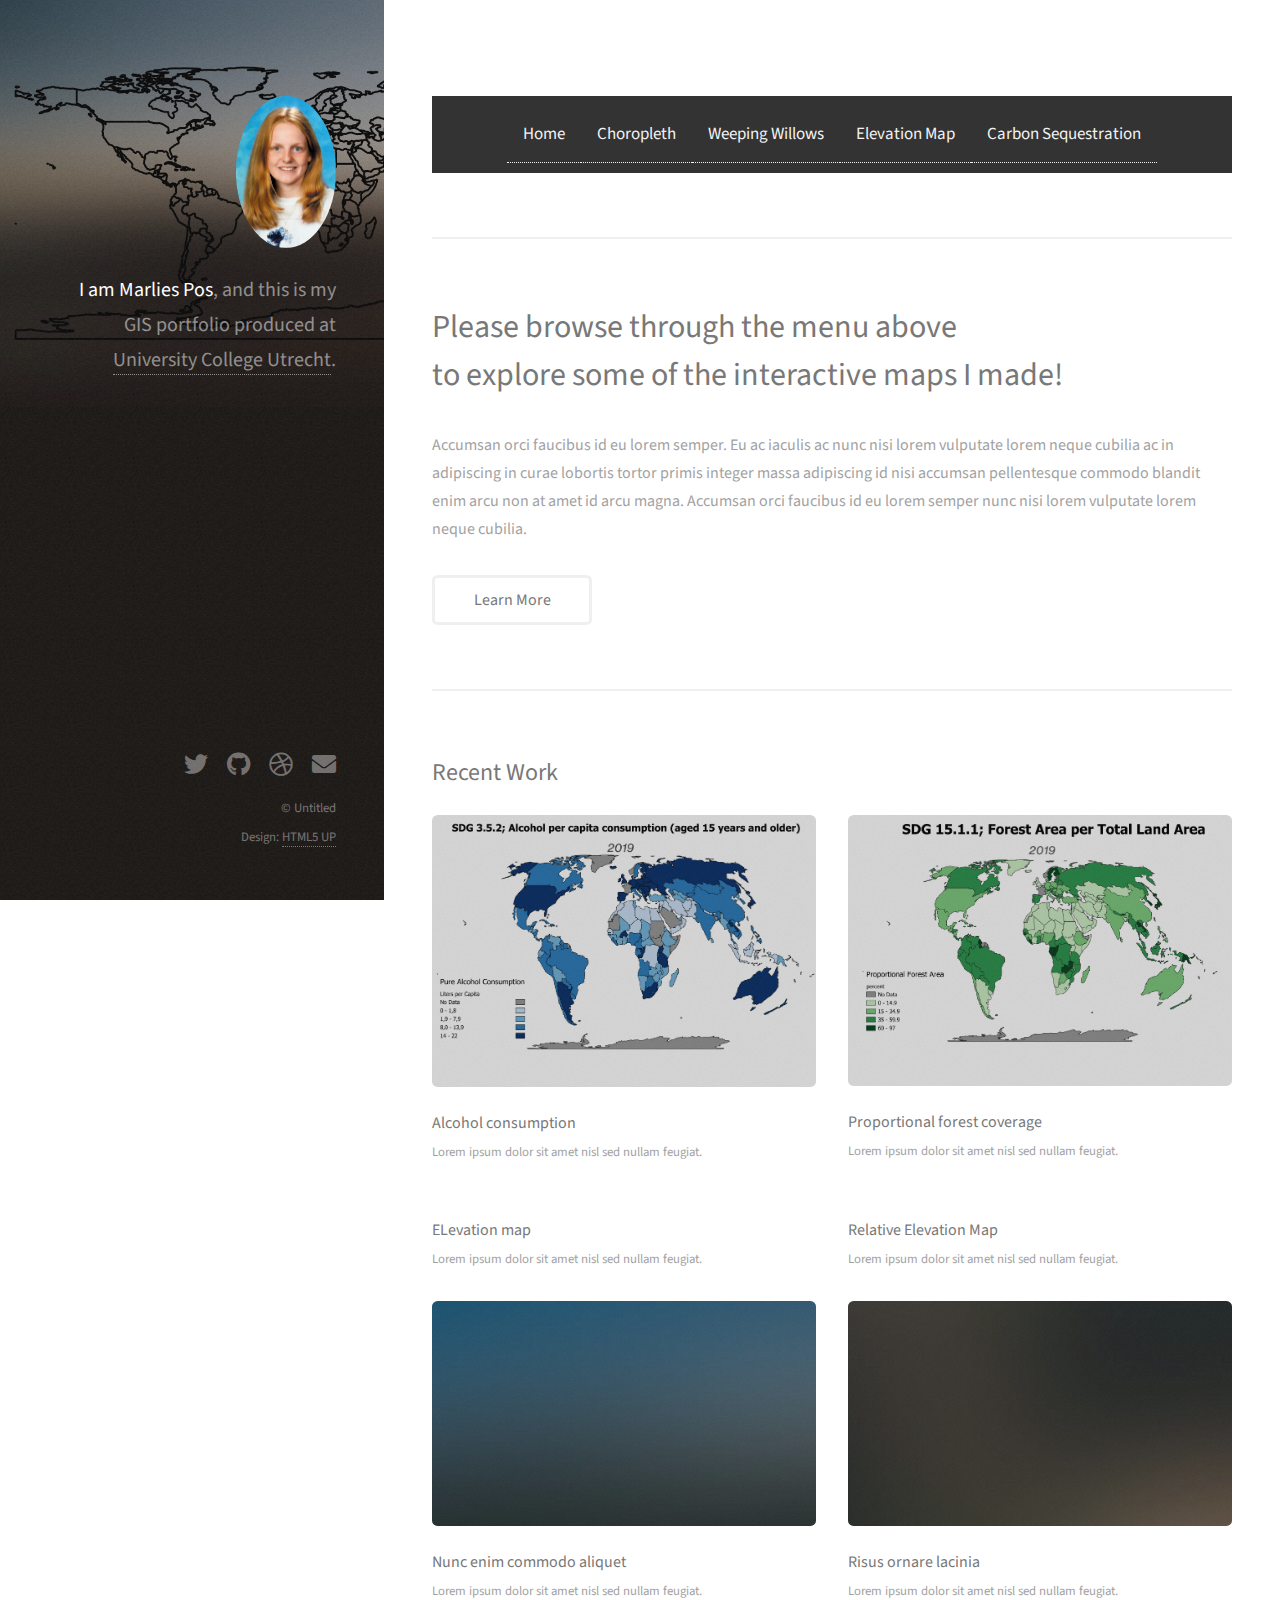
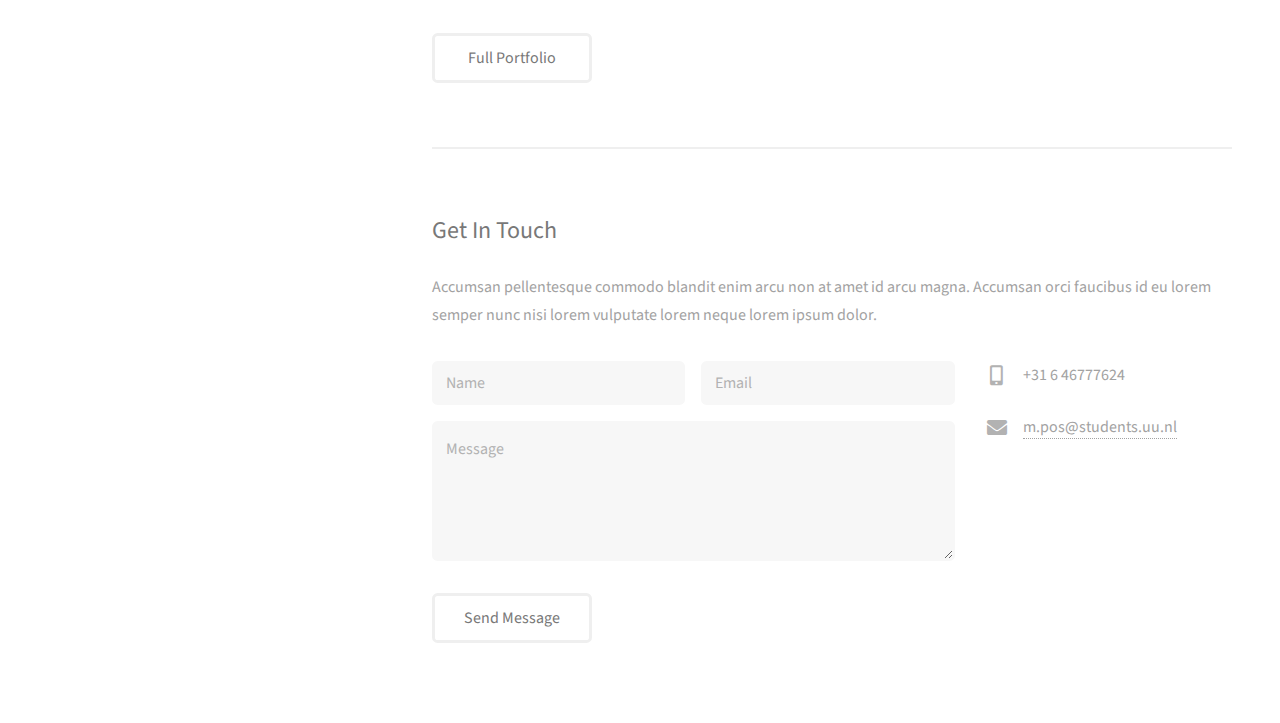
==== commit 9da9e53c: "new version" ====
--- a/index.html
+++ b/index.html
@@ -30,6 +30,7 @@
 							<a href="choropleth.html">Choropleth</a>
 							<a href="webpage_willow_trees.html">Weeping Willows</a>
 							<a href="elevation_map.html">Elevation Map</a>
+							<a href="Pulkau_webpage.html">Carbon Sequestration</a>
 						</div>
 					</nav>
 				<!-- One -->
@@ -59,12 +60,12 @@
 							</article>
 							<article class="col-6 col-12-xsmall work-item">
 								<a href="images/fulls/REM_final.png" class="image fit thumb"><img src="images/thumbs/REM_final.png" alt="" /></a>
-								<h3>Tortor metus commodo</h3>
+								<h3>ELevation map</h3>
 								<p>Lorem ipsum dolor sit amet nisl sed nullam feugiat.</p>
 							</article>
 							<article class="col-6 col-12-xsmall work-item">
 								<a href="images/fulls/REM_layer_plaatje9.png" class="image fit thumb"><img src="images/thumbs/REM_layer_plaatje9.png" alt="" /></a>
-								<h3>Quam neque phasellus</h3>
+								<h3>Relative Elevation Map</h3>
 								<p>Lorem ipsum dolor sit amet nisl sed nullam feugiat.</p>
 							</article>
 							<article class="col-6 col-12-xsmall work-item">
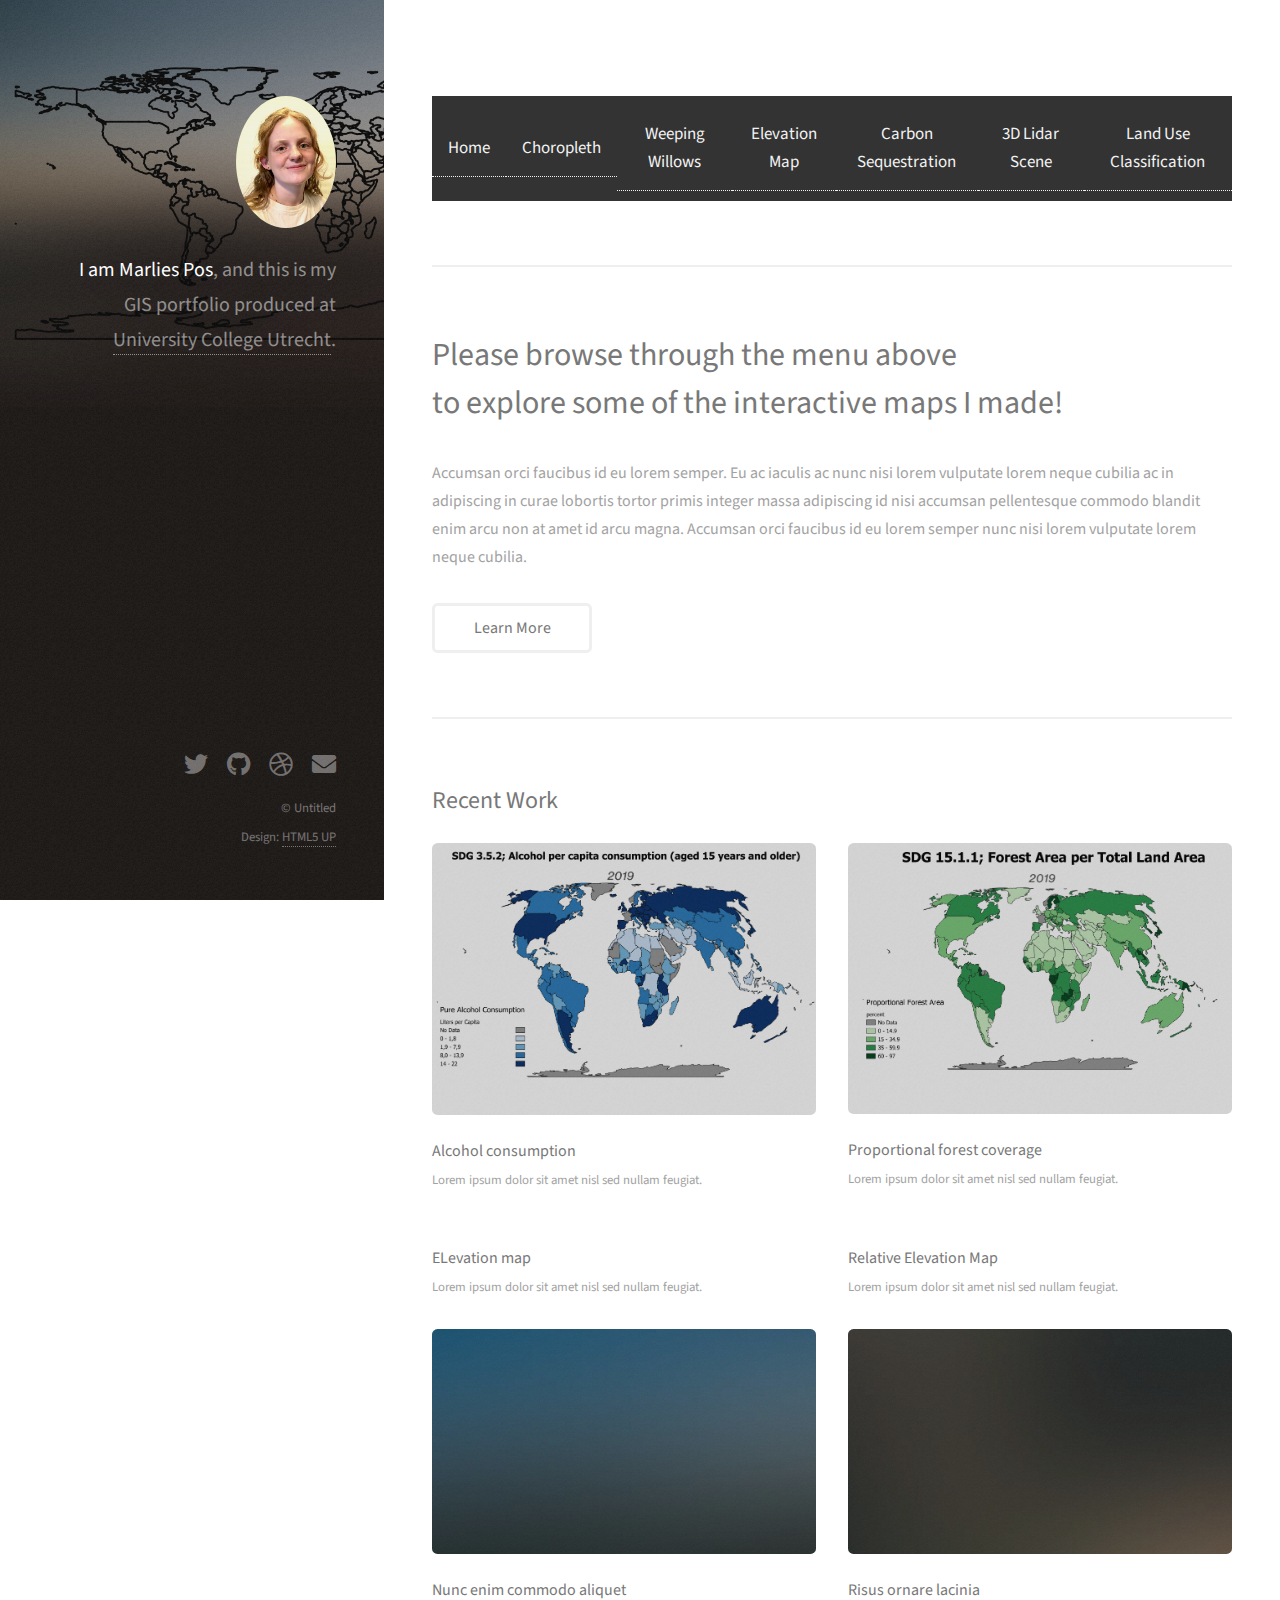
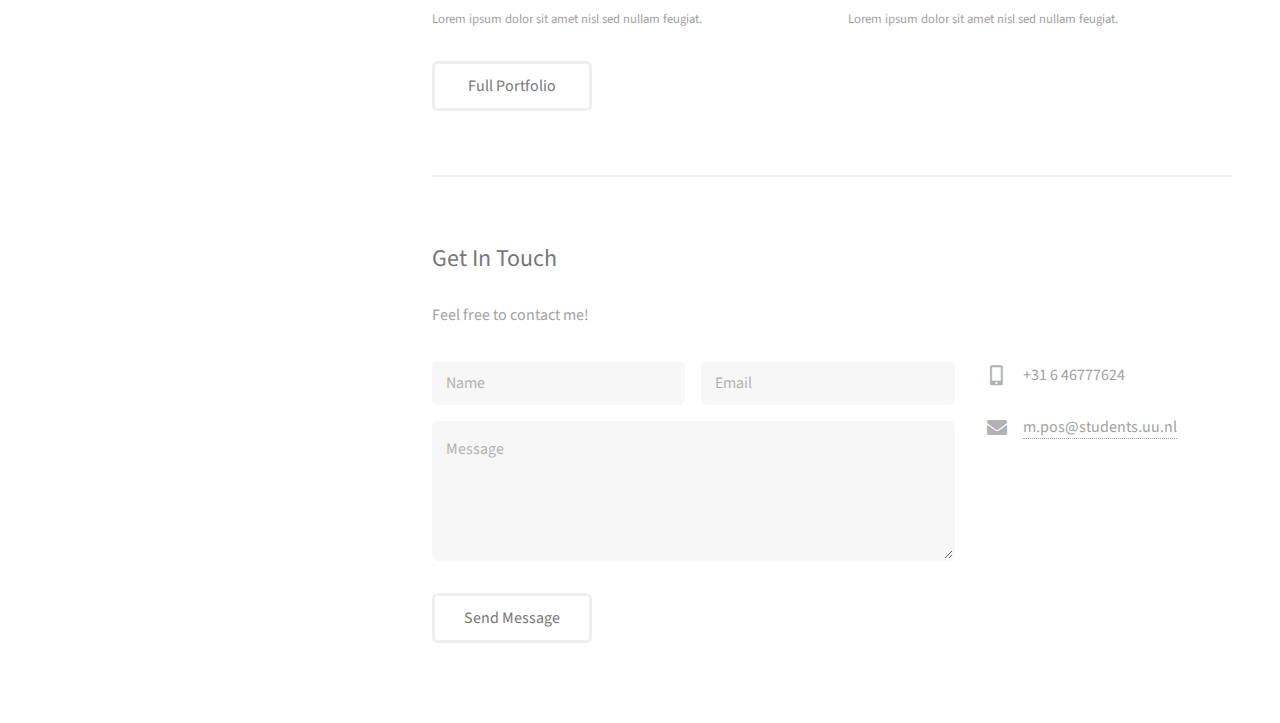
==== commit 10eb1bb4: "newest version" ====
--- a/index.html
+++ b/index.html
@@ -31,6 +31,8 @@
 							<a href="webpage_willow_trees.html">Weeping Willows</a>
 							<a href="elevation_map.html">Elevation Map</a>
 							<a href="Pulkau_webpage.html">Carbon Sequestration</a>
+							<a href="3D_Lidar_Scene.html">3D Lidar Scene</a>
+							<a href="Land_Use_Classification.html">Land Use Classification</a>
 						</div>
 					</nav>
 				<!-- One -->
@@ -87,7 +89,7 @@
 				<!-- Three -->
 					<section id="three">
 						<h2>Get In Touch</h2>
-						<p>Accumsan pellentesque commodo blandit enim arcu non at amet id arcu magna. Accumsan orci faucibus id eu lorem semper nunc nisi lorem vulputate lorem neque lorem ipsum dolor.</p>
+						<p>Feel free to contact me!</p>
 						<div class="row">
 							<div class="col-8 col-12-small">
 								<form method="post" action="#">
--- a/assets/css/main.css
+++ b/assets/css/main.css
@@ -1806,7 +1806,18 @@
 /* Add a color to the active/current link */
 .topnav a.active {
   background-color: #04AA6D;
-  color: white;
+  color: white
+}
+/*section image scroll bar */
+div.scroll-container {
+  background-color: #D3D3D3;
+  overflow: auto;
+  white-space: nowrap;
+  padding: 10px;
+}
+
+div.scroll-container img {
+  padding: 10px;
 }
 
 /* Section/Article */
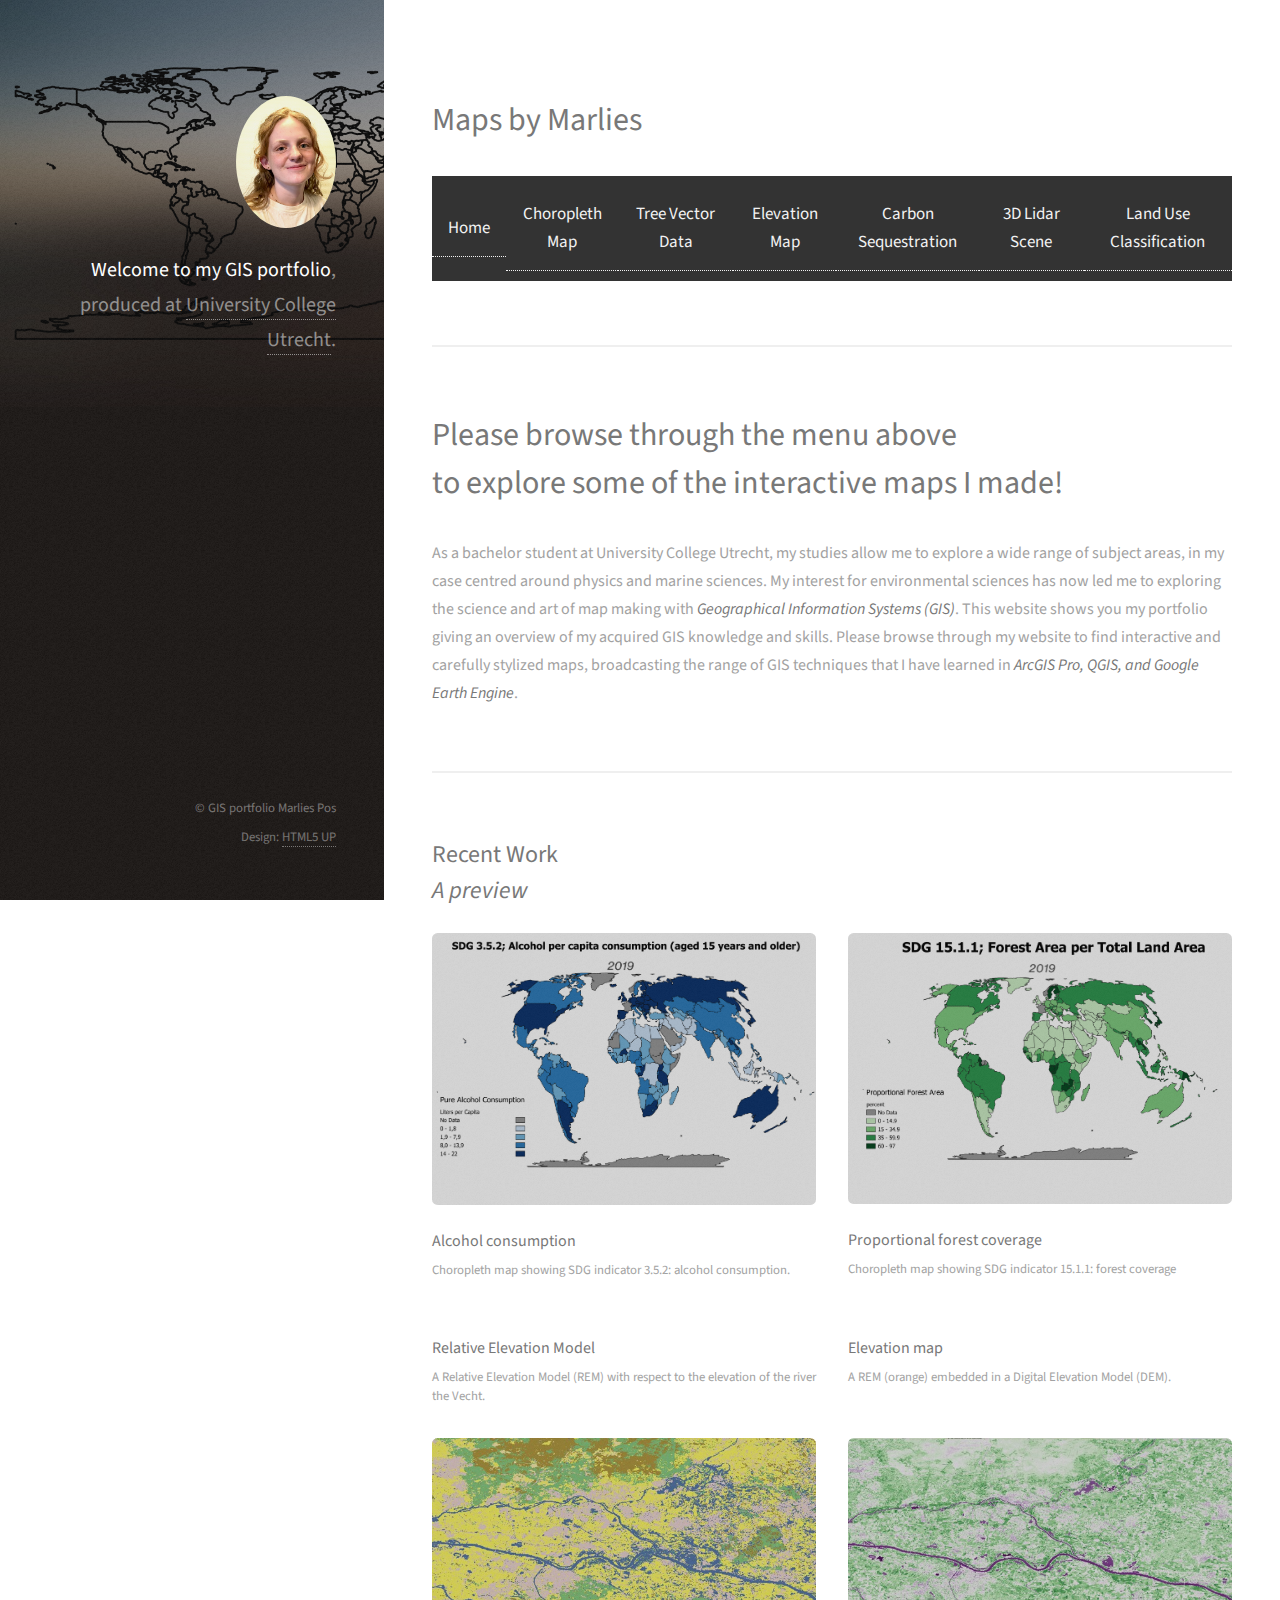
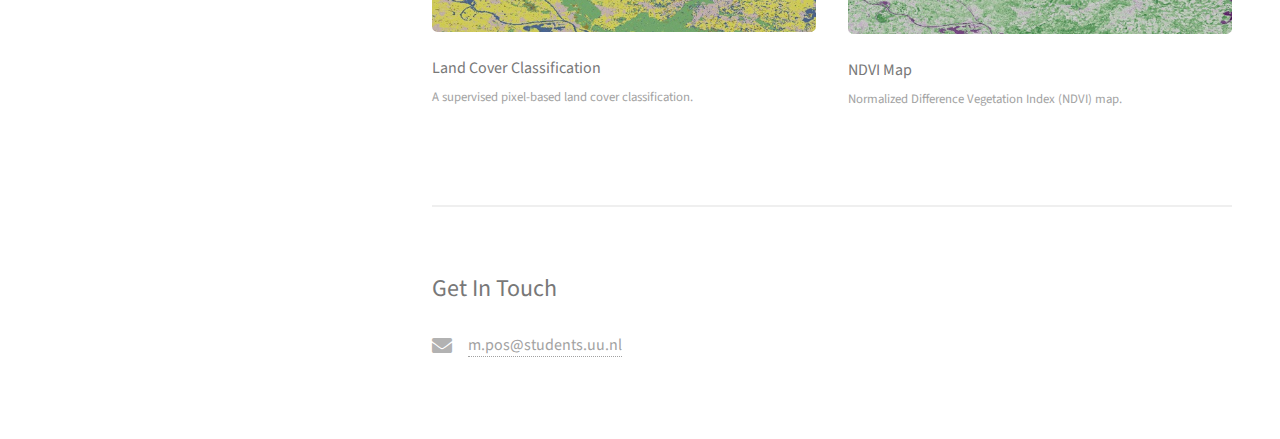
==== commit 621a3d32: "hand-in version" ====
--- a/index.html
+++ b/index.html
@@ -17,18 +17,19 @@
 			<header id="header">
 				<div class="inner">
 					<a href="#" class="image avatar"><img src="images/avatar.jpg" alt="" /></a>
-					<h1><strong>I am Marlies Pos</strong>, and this is my GIS portfolio <br />
+					<h1><strong>Welcome to my GIS portfolio</strong>, <br />
 					produced at <a href="https://www.uu.nl/en/organisation/university-college-utrecht">University College Utrecht</a>.</h1>
 				</div>
 			</header>
 		<!-- Main -->
 			<div id="main">
+			<h1>Maps by Marlies</h1>
 				<!-- Menu -->
 					<nav id="topnav" class="center-menu">
 						<div class="topnav">
 							<a href="index.html">Home</a>
-							<a href="choropleth.html">Choropleth</a>
-							<a href="webpage_willow_trees.html">Weeping Willows</a>
+							<a href="choropleth.html">Choropleth Map</a>
+							<a href="webpage_willow_trees.html">Tree Vector Data</a>
 							<a href="elevation_map.html">Elevation Map</a>
 							<a href="Pulkau_webpage.html">Carbon Sequestration</a>
 							<a href="3D_Lidar_Scene.html">3D Lidar Scene</a>
@@ -41,74 +42,55 @@
 							<h2>Please browse through the menu above<br />
 							to explore some of the interactive maps I made!</h2>
 						</header>
-						<p>Accumsan orci faucibus id eu lorem semper. Eu ac iaculis ac nunc nisi lorem vulputate lorem neque cubilia ac in adipiscing in curae lobortis tortor primis integer massa adipiscing id nisi accumsan pellentesque commodo blandit enim arcu non at amet id arcu magna. Accumsan orci faucibus id eu lorem semper nunc nisi lorem vulputate lorem neque cubilia.</p>
-						<ul class="actions">
+						<p>As a bachelor student at University College Utrecht, my studies allow me to explore a wide range of subject areas, in my case centred around physics and marine sciences. My interest for environmental sciences has now led me to exploring the science and art of map making with <b><em>Geographical Information Systems (GIS)</b></em>. This website shows you my portfolio giving an overview of my acquired GIS knowledge and skills. Please browse through my website to find interactive and carefully stylized maps, broadcasting the range of GIS techniques that I have learned in <b><i>ArcGIS Pro, QGIS, and Google Earth Engine</i></b>.</p>
+						<!--ul class="actions">
 							<li><a href="#" class="button">Learn More</a></li>
-						</ul>
+						</ul-->
 					</section>
 				<!-- Two -->
 					<section id="two">
-						<h2>Recent Work</h2>
+						<h2>Recent Work <br/>
+						<i>A preview</i></h2>
 						<div class="row">
 							<article class="col-6 col-12-xsmall work-item">
 								<a href="images/fulls/SDG_3_5_2_print.png" class="image fit thumb"><img src="images/thumbs/SDG_3_5_2_print.png" alt="" /></a>
 								<h3>Alcohol consumption</h3>
-								<p>Lorem ipsum dolor sit amet nisl sed nullam feugiat.</p>
+								<p>Choropleth map showing SDG indicator 3.5.2: alcohol consumption.</p>
 							</article>
 							<article class="col-6 col-12-xsmall work-item">
 								<a href="images/fulls/SDG_15_1_1_print.png" class="image fit thumb"><img src="images/thumbs/SDG_15_1_1_print.png" alt="" /></a>
 								<h3>Proportional forest coverage</h3>
-								<p>Lorem ipsum dolor sit amet nisl sed nullam feugiat.</p>
+								<p>Choropleth map showing SDG indicator 15.1.1: forest coverage</p>
+							</article>
+							<article class="col-6 col-12-xsmall work-item">
+								<a href="images/fulls/REM_layer_plaatje9.png" class="image fit thumb"><img src="images/thumbs/REM_layer_plaatje9.png" alt="" /></a>
+								<h3>Relative Elevation Model</h3>
+								<p>A Relative Elevation Model (REM) with respect to the elevation of the river the Vecht.</p>
 							</article>
 							<article class="col-6 col-12-xsmall work-item">
 								<a href="images/fulls/REM_final.png" class="image fit thumb"><img src="images/thumbs/REM_final.png" alt="" /></a>
-								<h3>ELevation map</h3>
-								<p>Lorem ipsum dolor sit amet nisl sed nullam feugiat.</p>
-							</article>
-							<article class="col-6 col-12-xsmall work-item">
-								<a href="images/fulls/REM_layer_plaatje9.png" class="image fit thumb"><img src="images/thumbs/REM_layer_plaatje9.png" alt="" /></a>
-								<h3>Relative Elevation Map</h3>
-								<p>Lorem ipsum dolor sit amet nisl sed nullam feugiat.</p>
-							</article>
-							<article class="col-6 col-12-xsmall work-item">
-								<a href="images/fulls/05.jpg" class="image fit thumb"><img src="images/thumbs/05.jpg" alt="" /></a>
-								<h3>Nunc enim commodo aliquet</h3>
-								<p>Lorem ipsum dolor sit amet nisl sed nullam feugiat.</p>
-							</article>
-							<article class="col-6 col-12-xsmall work-item">
-								<a href="images/fulls/06.jpg" class="image fit thumb"><img src="images/thumbs/06.jpg" alt="" /></a>
-								<h3>Risus ornare lacinia</h3>
-								<p>Lorem ipsum dolor sit amet nisl sed nullam feugiat.</p>
+								<h3>Elevation map</h3>
+								<p>A REM (orange) embedded in a Digital Elevation Model (DEM).  </p>
+							</article>
+							<article class="col-6 col-12-xsmall work-item">
+								<a href="images/fulls/supervised_pixel_based.jpg" class="image fit thumb"><img src="images/thumbs/supervised_pixel_based.jpg" alt="" /></a>
+								<h3>Land Cover Classification</h3>
+								<p>A supervised pixel-based land cover classification.</p>
+							</article>
+							<article class="col-6 col-12-xsmall work-item">
+								<a href="images/fulls/NDVI_based.jpg" class="image fit thumb"><img src="images/thumbs/NDVI_based.jpg" alt="" /></a>
+								<h3>NDVI Map</h3>
+								<p>Normalized Difference Vegetation Index (NDVI) map.</p>
 							</article>
 						</div>
-						<ul class="actions">
-							<li><a href="#" class="button">Full Portfolio</a></li>
-						</ul>
 					</section>
 
 				<!-- Three -->
 					<section id="three">
 						<h2>Get In Touch</h2>
-						<p>Feel free to contact me!</p>
 						<div class="row">
-							<div class="col-8 col-12-small">
-								<form method="post" action="#">
-									<div class="row gtr-uniform gtr-50">
-										<div class="col-6 col-12-xsmall"><input type="text" name="name" id="name" placeholder="Name" /></div>
-										<div class="col-6 col-12-xsmall"><input type="email" name="email" id="email" placeholder="Email" /></div>
-										<div class="col-12"><textarea name="message" id="message" placeholder="Message" rows="4"></textarea></div>
-									</div>
-								</form>
-								<ul class="actions">
-									<li><input type="submit" value="Send Message" /></li>
-								</ul>
-							</div>
 							<div class="col-4 col-12-small">
 								<ul class="labeled-icons">
-									<li>
-										<h3 class="icon solid fa-mobile-alt"><span class="label">Phone</span></h3>
-										+31 6 46777624
-									</li>
 									<li>
 										<h3 class="icon solid fa-envelope"><span class="label">Email</span></h3>
 										<a href="#">m.pos@students.uu.nl</a>
@@ -441,14 +423,8 @@
 		<!-- Footer -->
 			<footer id="footer">
 				<div class="inner">
-					<ul class="icons">
-						<li><a href="#" class="icon brands fa-twitter"><span class="label">Twitter</span></a></li>
-						<li><a href="#" class="icon brands fa-github"><span class="label">Github</span></a></li>
-						<li><a href="#" class="icon brands fa-dribbble"><span class="label">Dribbble</span></a></li>
-						<li><a href="#" class="icon solid fa-envelope"><span class="label">Email</span></a></li>
-					</ul>
 					<ul class="copyright">
-						<li>&copy; Untitled</li><li>Design: <a href="http://html5up.net">HTML5 UP</a></li>
+						<li>&copy; GIS portfolio Marlies Pos</li><li>Design: <a href="http://html5up.net">HTML5 UP</a></li>
 					</ul>
 				</div>
 			</footer>
--- a/assets/css/main.css
+++ b/assets/css/main.css
@@ -2666,7 +2666,7 @@
 		position: fixed;
 		text-align: right;
 		top: 0;
-		width: 35%;
+		width: 30%;
 	}
 
 		#header > * {
@@ -2744,10 +2744,10 @@
 /* Main */
 
 	#main {
-		margin-left: 35%;
+		margin-left: 30%;
 		max-width: 54em;
 		padding: 8em 4em 4em 4em;
-		width: calc(100% - 35%);
+		width: calc(100% - 30%);
 	}
 
 		#main > section {
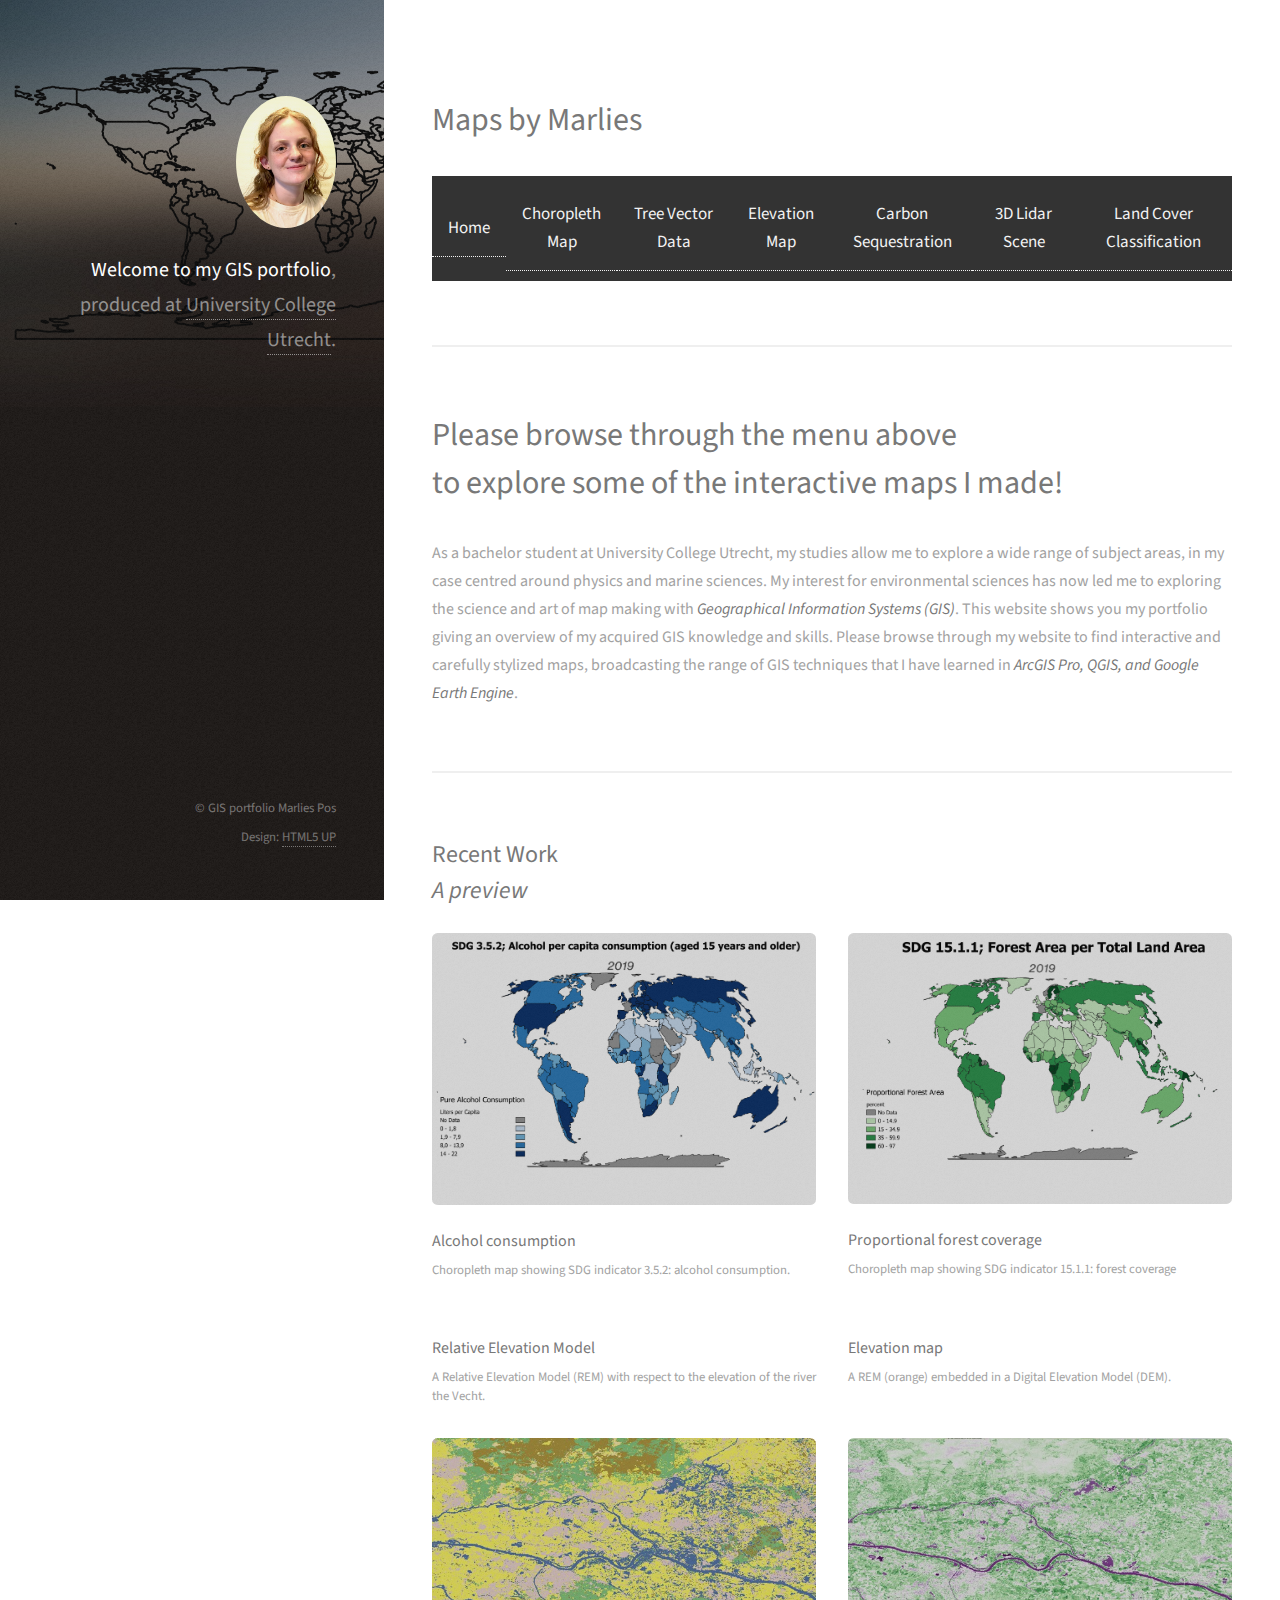
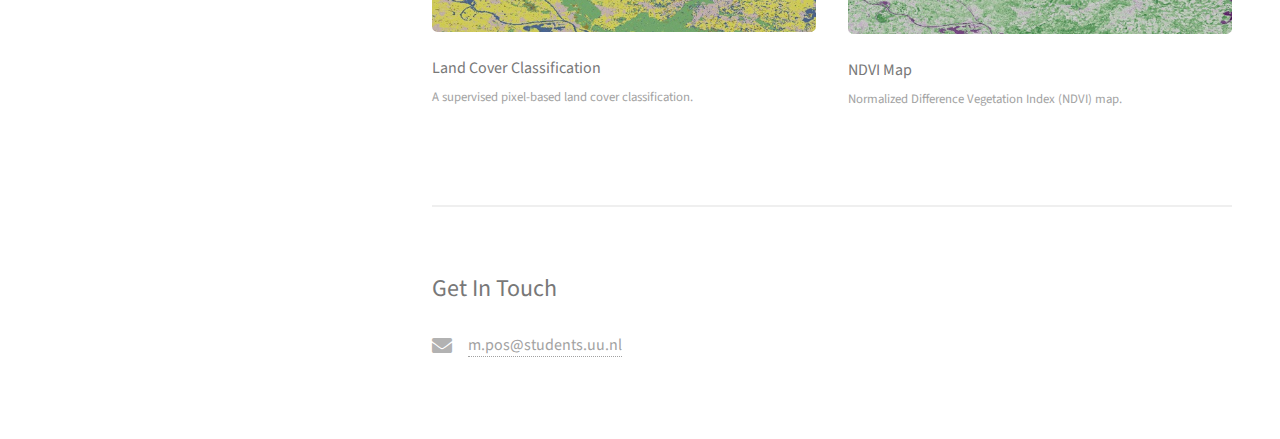
==== commit c9502456: "Update index.html" ====
--- a/index.html
+++ b/index.html
@@ -33,7 +33,7 @@
 							<a href="elevation_map.html">Elevation Map</a>
 							<a href="Pulkau_webpage.html">Carbon Sequestration</a>
 							<a href="3D_Lidar_Scene.html">3D Lidar Scene</a>
-							<a href="Land_Use_Classification.html">Land Use Classification</a>
+							<a href="Land_Use_Classification.html">Land Cover Classification</a>
 						</div>
 					</nav>
 				<!-- One -->
@@ -438,4 +438,4 @@
 			<script src="assets/js/main.js"></script>
 
 	</body>
-</html>+</html>
